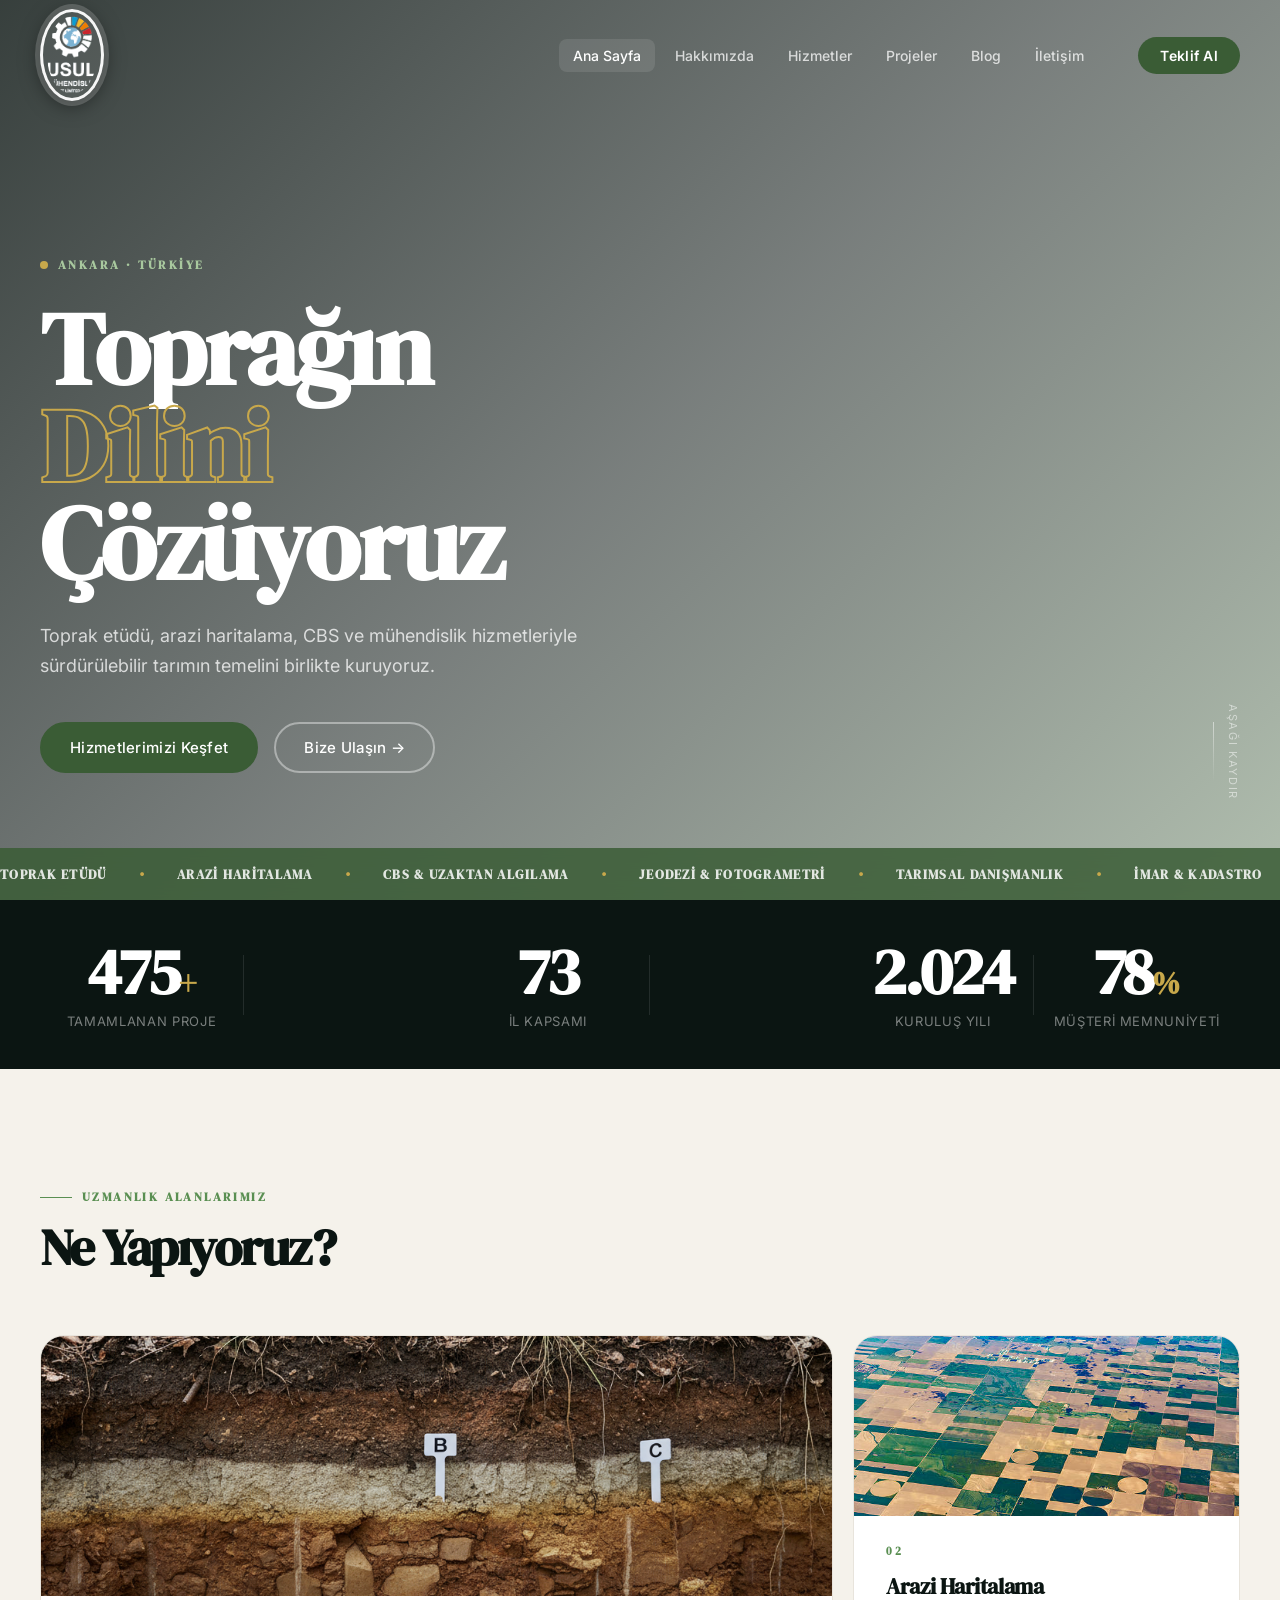
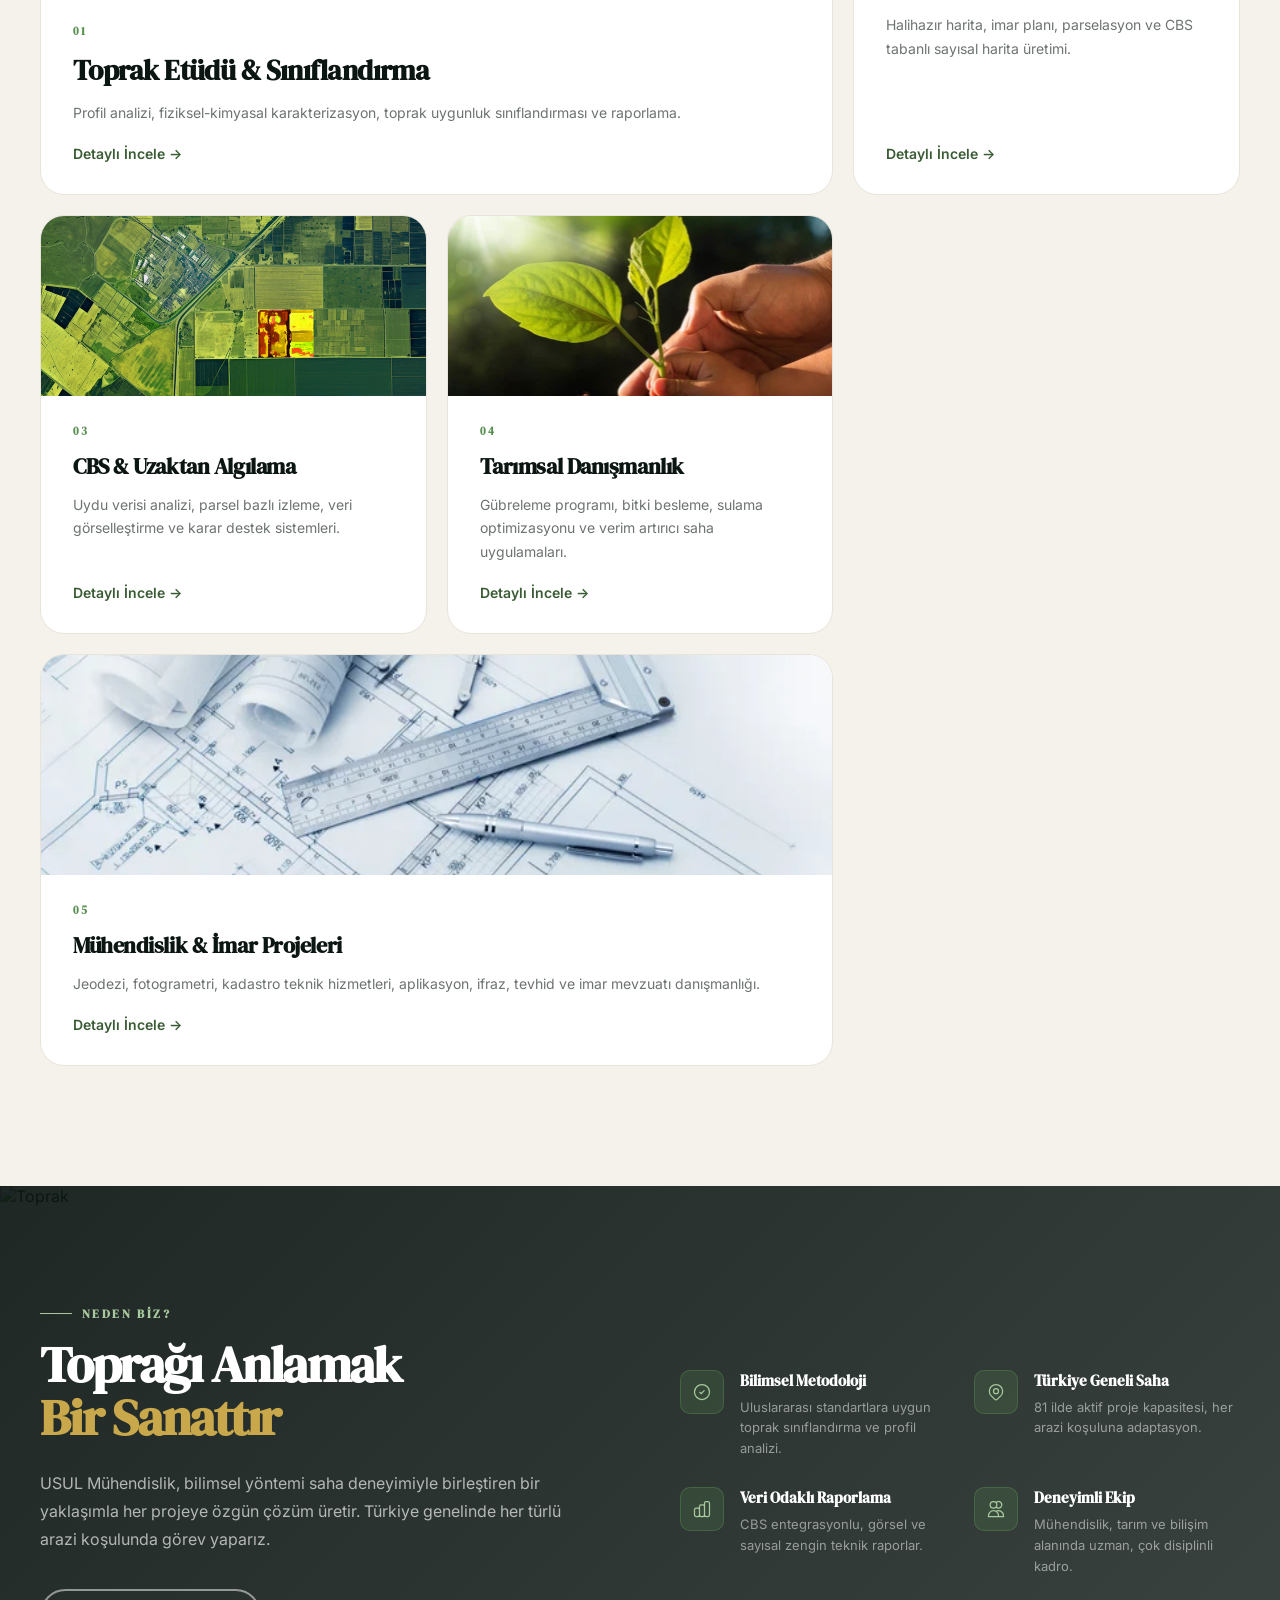
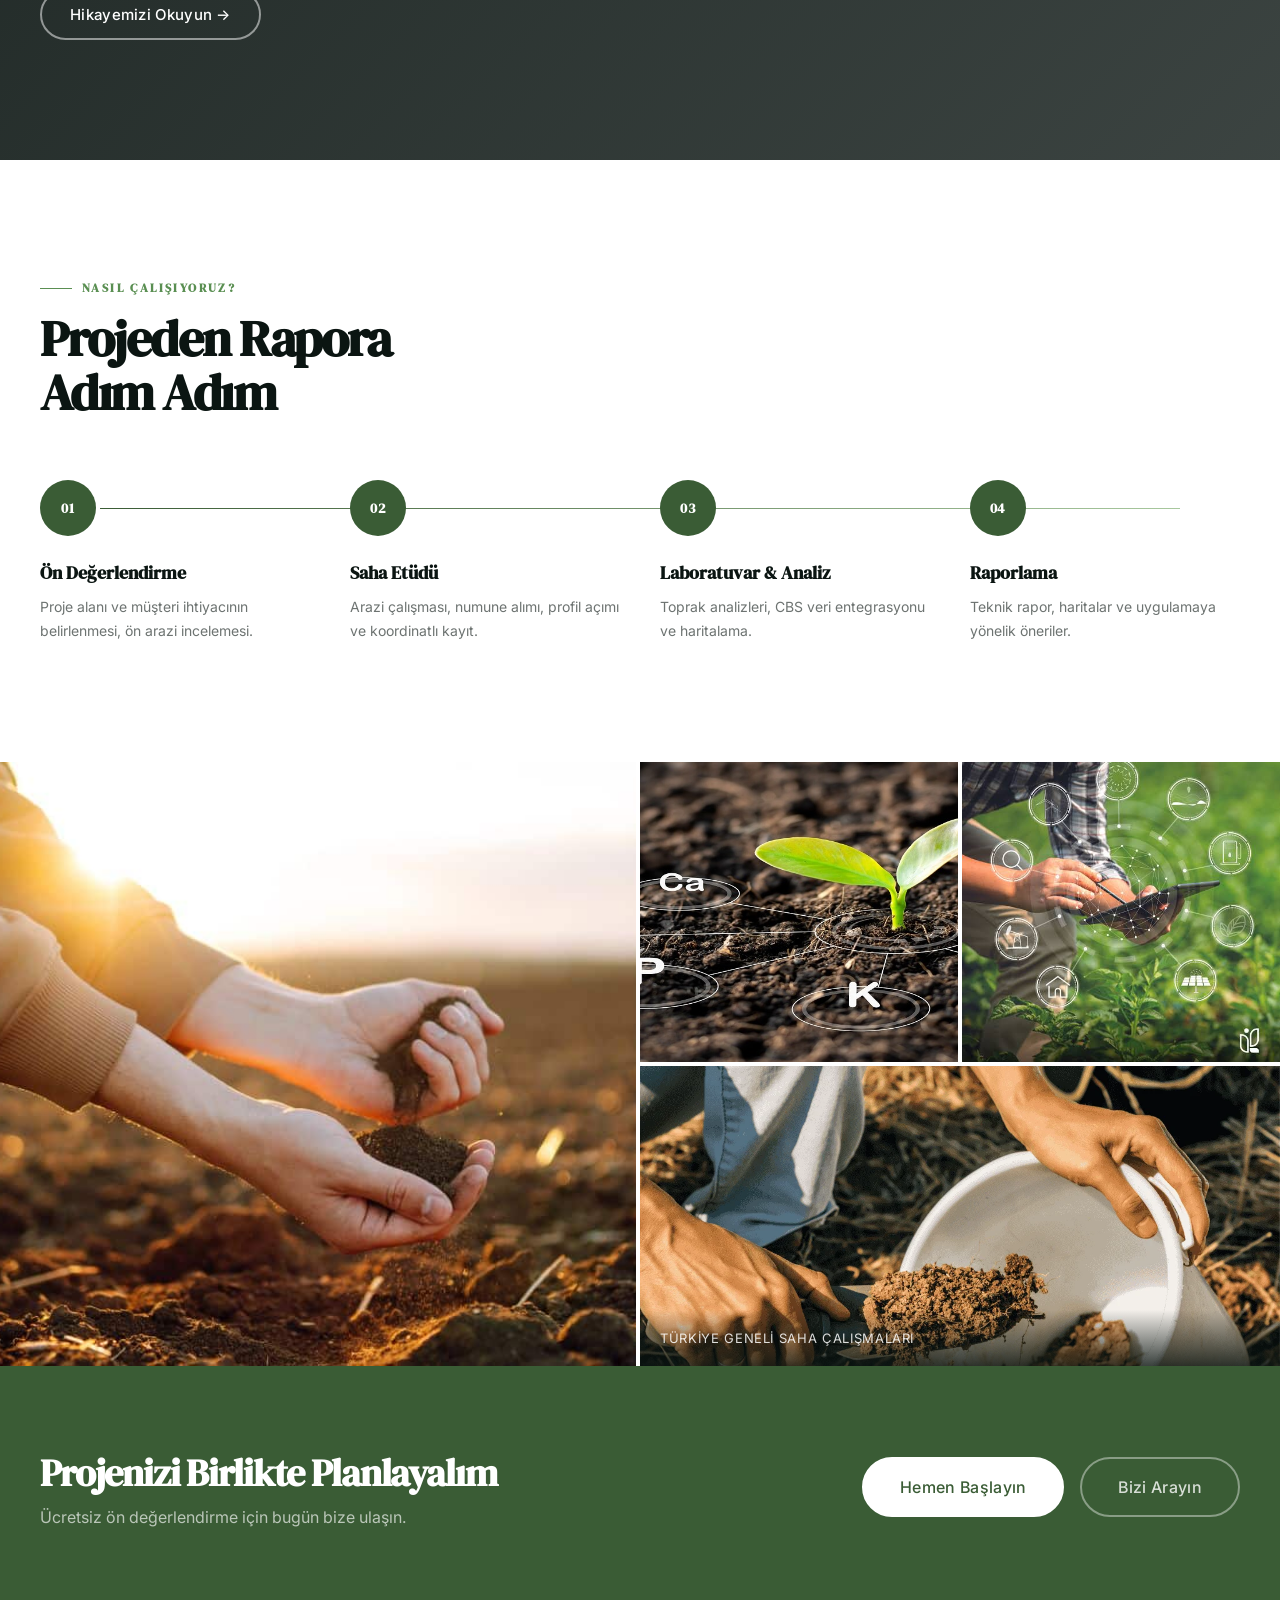
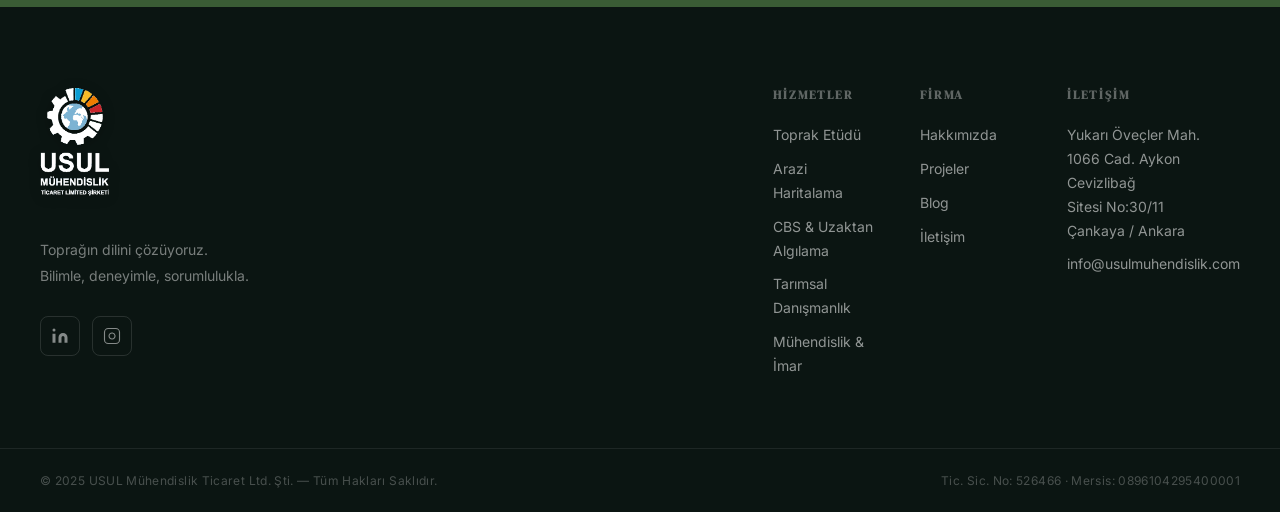
==== index.html @ 506b56ca "Add files via upload" ====
<!DOCTYPE html>
<html lang="tr">
<head>
  <meta charset="UTF-8">
  <meta name="viewport" content="width=device-width, initial-scale=1.0">
  <title>USUL Mühendislik — Tarım Toprak Etüt ve Haritalama</title>
  <meta name="description" content="USUL Mühendislik; toprak etüdü, arazi haritalama, CBS ve mühendislik hizmetleriyle toprağın dilini çözüyor. Ankara merkezli, Türkiye geneli.">
  <meta name="keywords" content="toprak etüdü, arazi haritalama, CBS, coğrafi bilgi sistemleri, tarım mühendisliği, Ankara">
  <link rel="preconnect" href="https://fonts.googleapis.com">
  <link rel="preconnect" href="https://fonts.gstatic.com" crossorigin>
  <link href="https://fonts.googleapis.com/css2?family=DM+Serif+Display:ital@0;1&family=Inter:wght@300;400;500;600&display=swap" rel="stylesheet">
  <link rel="stylesheet" href="css/style.css">
</head>
<body>

  <!-- ══════════════════════════════════════
       NAVİGASYON
  ══════════════════════════════════════ -->
  <nav class="nav" id="nav">
    <div class="nav__inner">




      <a href="index.html" class="nav__logo">
        <img src="[data-uri]" alt="USUL Mühendislik" class="nav__logo-img">
      </a>
      <div class="nav__links">
        <a href="index.html" class="nav__link active">Ana Sayfa</a>
        <a href="about.html" class="nav__link">Hakkımızda</a>
        <a href="service.html" class="nav__link">Hizmetler</a>
        <a href="projects.html" class="nav__link">Projeler</a>
        <a href="blog.html" class="nav__link">Blog</a>
        <a href="contact.html" class="nav__link">İletişim</a>
      </div>

      <a href="contact.html" class="nav__cta">Teklif Al</a>

      <button class="nav__burger" id="navBurger" aria-label="Menü">
        <span></span><span></span><span></span>
      </button>
    </div>

    <div class="nav__mobile" id="navMobile">
      <a href="index.html" class="nav__mobile-link">Ana Sayfa</a>
      <a href="about.html" class="nav__mobile-link">Hakkımızda</a>
      <a href="service.html" class="nav__mobile-link">Hizmetler</a>
      <a href="projects.html" class="nav__mobile-link">Projeler</a>
      <a href="blog.html" class="nav__mobile-link">Blog</a>
      <a href="contact.html" class="nav__mobile-link">İletişim</a>
      <a href="contact.html" class="nav__mobile-cta">Teklif Al →</a>
    </div>
  </nav>

  <!-- ══════════════════════════════════════
       HERO — TAM EKRAN VİDEO
  ══════════════════════════════════════ -->
  <section class="hero" id="hero">
    <!-- Video arka plan -->
    <div class="hero__media">
      <video class="hero__video" autoplay muted loop playsinline id="heroBgVideo">
        <!-- Birden fazla kaynak — ilk çalışan oynatılır -->
        <source src="images/hero-video.mp4" type="video/mp4">
        <source src="https://www.w3schools.com/html/mov_bbb.mp4" type="video/mp4">
      </video>
      <!-- Video yüklenemezse güzel fotoğraf göster -->
      <div class="hero__video-fallback" id="heroFallback"></div>
      <div class="hero__overlay"></div>
    </div>

    <!-- İçerik -->
    <div class="hero__content">
      <p class="hero__eyebrow">
        <span class="hero__dot"></span>
        Ankara · Türkiye
      </p>
      <h1 class="hero__title">
        <span class="hero__title-line">Toprağın</span>
        <span class="hero__title-line hero__title-accent">Dilini</span>
        <span class="hero__title-line">Çözüyoruz</span>
      </h1>
      <p class="hero__desc">
        Toprak etüdü, arazi haritalama, CBS ve mühendislik hizmetleriyle<br>
        sürdürülebilir tarımın temelini birlikte kuruyoruz.
      </p>
      <div class="hero__actions">
        <a href="service.html" class="btn btn--primary">Hizmetlerimizi Keşfet</a>
        <a href="contact.html" class="btn btn--ghost">Bize Ulaşın →</a>
      </div>
    </div>

    <!-- Scroll göstergesi -->
    <div class="hero__scroll">
      <span>Aşağı Kaydır</span>
      <div class="hero__scroll-line"></div>
    </div>

    <!-- Kayan etiket şeridi -->
    <div class="hero__ticker">
      <div class="hero__ticker-track">
        <span>Toprak Etüdü</span><span class="sep">·</span>
        <span>Arazi Haritalama</span><span class="sep">·</span>
        <span>CBS & Uzaktan Algılama</span><span class="sep">·</span>
        <span>Jeodezi & Fotogrametri</span><span class="sep">·</span>
        <span>Tarımsal Danışmanlık</span><span class="sep">·</span>
        <span>İmar & Kadastro</span><span class="sep">·</span>
        <span>Toprak Etüdü</span><span class="sep">·</span>
        <span>Arazi Haritalama</span><span class="sep">·</span>
        <span>CBS & Uzaktan Algılama</span><span class="sep">·</span>
        <span>Jeodezi & Fotogrametri</span><span class="sep">·</span>
        <span>Tarımsal Danışmanlık</span><span class="sep">·</span>
        <span>İmar & Kadastro</span><span class="sep">·</span>
      </div>
    </div>
  </section>

  <!-- ══════════════════════════════════════
       SAYAÇLAR
  ══════════════════════════════════════ -->
  <section class="stats">
    <div class="stats__inner">
      <div class="stats__item" data-target="500">
        <span class="stats__num" id="stat1">0</span><span class="stats__unit">+</span>
        <p class="stats__label">Tamamlanan Proje</p>
      </div>
      <div class="stats__divider"></div>
      <div class="stats__item" data-target="81">
        <span class="stats__num" id="stat2">0</span><span class="stats__unit"></span>
        <p class="stats__label">İl Kapsamı</p>
      </div>
      <div class="stats__divider"></div>
      <div class="stats__item" data-target="2025">
        <span class="stats__num" id="stat3">0</span><span class="stats__unit"></span>
        <p class="stats__label">Kuruluş Yılı</p>
      </div>
      <div class="stats__divider"></div>
      <div class="stats__item" data-target="100">
        <span class="stats__num" id="stat4">0</span><span class="stats__unit">%</span>
        <p class="stats__label">Müşteri Memnuniyeti</p>
      </div>
    </div>
  </section>

  <!-- ══════════════════════════════════════
       HİZMETLER — BÜYÜK KART GRID
  ══════════════════════════════════════ -->
  <section class="services" id="services">
    <div class="container">
      <div class="section-header">
        <p class="section-eyebrow">Uzmanlık Alanlarımız</p>
        <h2 class="section-title">Ne Yapıyoruz?</h2>
      </div>

      <div class="services__grid">

        <div class="service-card service-card--large" data-index="01">
          <div class="service-card__img">
            <img src="images/Etut.png" alt="Toprak Etüdü" loading="lazy">
          </div>
          <div class="service-card__body">
            <span class="service-card__num">01</span>
            <h3 class="service-card__title">Toprak Etüdü & Sınıflandırma</h3>
            <p class="service-card__text">Profil analizi, fiziksel-kimyasal karakterizasyon, toprak uygunluk sınıflandırması ve raporlama.</p>
            <a href="service.html#toprak" class="service-card__link">Detaylı İncele →</a>
          </div>
        </div>

        <div class="service-card" data-index="02">
          <div class="service-card__img">
            <img src="images/harita.jpg" alt="Arazi Haritalama" loading="lazy">
          </div>
          <div class="service-card__body">
            <span class="service-card__num">02</span>
            <h3 class="service-card__title">Arazi Haritalama</h3>
            <p class="service-card__text">Halihazır harita, imar planı, parselasyon ve CBS tabanlı sayısal harita üretimi.</p>
            <a href="service.html#harita" class="service-card__link">Detaylı İncele →</a>
          </div>
        </div>

        <div class="service-card" data-index="03">
          <div class="service-card__img">
            <img src="images/CBS.jpg" alt="CBS Uzaktan Algılama" loading="lazy">
          </div>
          <div class="service-card__body">
            <span class="service-card__num">03</span>
            <h3 class="service-card__title">CBS & Uzaktan Algılama</h3>
            <p class="service-card__text">Uydu verisi analizi, parsel bazlı izleme, veri görselleştirme ve karar destek sistemleri.</p>
            <a href="service.html#cbs" class="service-card__link">Detaylı İncele →</a>
          </div>
        </div>

        <div class="service-card" data-index="04">
          <div class="service-card__img">
            <img src="images/service3.jpg" alt="Tarımsal Danışmanlık" loading="lazy">
          </div>
          <div class="service-card__body">
            <span class="service-card__num">04</span>
            <h3 class="service-card__title">Tarımsal Danışmanlık</h3>
            <p class="service-card__text">Gübreleme programı, bitki besleme, sulama optimizasyonu ve verim artırıcı saha uygulamaları.</p>
            <a href="service.html#tarim" class="service-card__link">Detaylı İncele →</a>
          </div>
        </div>

        <div class="service-card service-card--wide" data-index="05">
          <div class="service-card__img">
            <img src="images/Muhendislik.jpg" alt="Mühendislik & İmar" loading="lazy">
          </div>
          <div class="service-card__body">
            <span class="service-card__num">05</span>
            <h3 class="service-card__title">Mühendislik & İmar Projeleri</h3>
            <p class="service-card__text">Jeodezi, fotogrametri, kadastro teknik hizmetleri, aplikasyon, ifraz, tevhid ve imar mevzuatı danışmanlığı.</p>
            <a href="service.html#muhendislik" class="service-card__link">Detaylı İncele →</a>
          </div>
        </div>

      </div>
    </div>
  </section>

  <!-- ══════════════════════════════════════
       NEDEN USUL — KOYU BÖLÜM
  ══════════════════════════════════════ -->
  <section class="why">
    <div class="why__bg">
      <img src="https://images.pexels.com/photos/440731/pexels-photo-440731.jpeg?auto=compress&cs=tinysrgb&w=1920" alt="Toprak" loading="lazy">
      <div class="why__overlay"></div>
    </div>
    <div class="container why__content">
      <div class="why__left">
        <p class="section-eyebrow section-eyebrow--light">Neden Biz?</p>
        <h2 class="why__title">Toprağı Anlamak<br><em>Bir Sanattır</em></h2>
        <p class="why__desc">
          USUL Mühendislik, bilimsel yöntemi saha deneyimiyle birleştiren bir yaklaşımla her projeye özgün çözüm üretir. Türkiye genelinde her türlü arazi koşulunda görev yaparız.
        </p>
        <a href="about.html" class="btn btn--outline-light">Hikayemizi Okuyun →</a>
      </div>
      <div class="why__features">
        <div class="why__feature">
          <div class="why__feature-icon">
            <svg viewBox="0 0 24 24" fill="none" stroke="currentColor" stroke-width="1.5"><path d="M9 12l2 2 4-4m6 2a9 9 0 11-18 0 9 9 0 0118 0z"/></svg>
          </div>
          <div>
            <h4>Bilimsel Metodoloji</h4>
            <p>Uluslararası standartlara uygun toprak sınıflandırma ve profil analizi.</p>
          </div>
        </div>
        <div class="why__feature">
          <div class="why__feature-icon">
            <svg viewBox="0 0 24 24" fill="none" stroke="currentColor" stroke-width="1.5"><path d="M17.657 16.657L13.414 20.9a1.998 1.998 0 01-2.827 0l-4.244-4.243a8 8 0 1111.314 0z"/><path d="M15 11a3 3 0 11-6 0 3 3 0 016 0z"/></svg>
          </div>
          <div>
            <h4>Türkiye Geneli Saha</h4>
            <p>81 ilde aktif proje kapasitesi, her arazi koşuluna adaptasyon.</p>
          </div>
        </div>
        <div class="why__feature">
          <div class="why__feature-icon">
            <svg viewBox="0 0 24 24" fill="none" stroke="currentColor" stroke-width="1.5"><path d="M9 19v-6a2 2 0 00-2-2H5a2 2 0 00-2 2v6a2 2 0 002 2h2a2 2 0 002-2zm0 0V9a2 2 0 012-2h2a2 2 0 012 2v10m-6 0a2 2 0 002 2h2a2 2 0 002-2m0 0V5a2 2 0 012-2h2a2 2 0 012 2v14a2 2 0 01-2 2h-2a2 2 0 01-2-2z"/></svg>
          </div>
          <div>
            <h4>Veri Odaklı Raporlama</h4>
            <p>CBS entegrasyonlu, görsel ve sayısal zengin teknik raporlar.</p>
          </div>
        </div>
        <div class="why__feature">
          <div class="why__feature-icon">
            <svg viewBox="0 0 24 24" fill="none" stroke="currentColor" stroke-width="1.5"><path d="M12 4.354a4 4 0 110 5.292M15 21H3v-1a6 6 0 0112 0v1zm0 0h6v-1a6 6 0 00-9-5.197M13 7a4 4 0 11-8 0 4 4 0 018 0z"/></svg>
          </div>
          <div>
            <h4>Deneyimli Ekip</h4>
            <p>Mühendislik, tarım ve bilişim alanında uzman, çok disiplinli kadro.</p>
          </div>
        </div>
      </div>
    </div>
  </section>

  <!-- ══════════════════════════════════════
       SÜREÇ ADIMLARI
  ══════════════════════════════════════ -->
  <section class="process">
    <div class="container">
      <div class="section-header">
        <p class="section-eyebrow">Nasıl Çalışıyoruz?</p>
        <h2 class="section-title">Projeden Rapora<br>Adım Adım</h2>
      </div>
      <div class="process__steps">
        <div class="process__step">
          <div class="process__step-num">01</div>
          <div class="process__step-line"></div>
          <h4>Ön Değerlendirme</h4>
          <p>Proje alanı ve müşteri ihtiyacının belirlenmesi, ön arazi incelemesi.</p>
        </div>
        <div class="process__step">
          <div class="process__step-num">02</div>
          <div class="process__step-line"></div>
          <h4>Saha Etüdü</h4>
          <p>Arazi çalışması, numune alımı, profil açımı ve koordinatlı kayıt.</p>
        </div>
        <div class="process__step">
          <div class="process__step-num">03</div>
          <div class="process__step-line"></div>
          <h4>Laboratuvar & Analiz</h4>
          <p>Toprak analizleri, CBS veri entegrasyonu ve haritalama.</p>
        </div>
        <div class="process__step">
          <div class="process__step-num">04</div>
          <div class="process__step-line"></div>
          <h4>Raporlama</h4>
          <p>Teknik rapor, haritalar ve uygulamaya yönelik öneriler.</p>
        </div>
      </div>
    </div>
  </section>

  <!-- ══════════════════════════════════════
       GÖRSEL GALERI — MASSONRİ
  ══════════════════════════════════════ -->
  <section class="gallery">
    <div class="gallery__grid">
      <div class="gallery__item gallery__item--tall">
        <img src="images/banner3.jpg" alt="Saha çalışması" loading="lazy">
      </div>
      <div class="gallery__item">
        <img src="images/service1.jpg" alt="Hizmet görseli" loading="lazy">
      </div>
      <div class="gallery__item">
        <img src="images/images11.jpg" alt="Proje görseli" loading="lazy">
      </div>
      <div class="gallery__item gallery__item--wide">
        <img src="images/about_img.jpg" alt="Türkiye geneli saha çalışmaları" loading="lazy">
        <div class="gallery__caption">
          <span>Türkiye geneli saha çalışmaları</span>
        </div>
      </div>
    </div>
  </section>

  <!-- ══════════════════════════════════════
       CTA BANT
  ══════════════════════════════════════ -->
  <section class="cta-band">
    <div class="container cta-band__inner">
      <div class="cta-band__text">
        <h2>Projenizi Birlikte Planlayalım</h2>
        <p>Ücretsiz ön değerlendirme için bugün bize ulaşın.</p>
      </div>
      <div class="cta-band__actions">
        <a href="contact.html" class="btn btn--primary btn--lg">Hemen Başlayın</a>
        <a href="tel:+905XXXXXXXXX" class="btn btn--ghost btn--lg">Bizi Arayın</a>
      </div>
    </div>
  </section>

  <!-- ══════════════════════════════════════
       FOOTER
  ══════════════════════════════════════ -->
  <footer class="footer">
    <div class="container footer__inner">
      <div class="footer__brand">
        <a href="index.html" class="footer__logo">
          <img src="[data-uri]" alt="USUL Mühendislik" class="footer__logo-img">
        </a>
        <p class="footer__tagline">Toprağın dilini çözüyoruz.<br>Bilimle, deneyimle, sorumlulukla.</p>
        <div class="footer__socials">
          <a href="#" aria-label="LinkedIn">
            <svg viewBox="0 0 24 24" fill="currentColor"><path d="M16 8a6 6 0 016 6v7h-4v-7a2 2 0 00-2-2 2 2 0 00-2 2v7h-4v-7a6 6 0 016-6zM2 9h4v12H2z"/><circle cx="4" cy="4" r="2"/></svg>
          </a>
          <a href="#" aria-label="Instagram">
            <svg viewBox="0 0 24 24" fill="none" stroke="currentColor" stroke-width="1.5"><rect x="2" y="2" width="20" height="20" rx="5"/><path d="M16 11.37A4 4 0 1112.63 8 4 4 0 0116 11.37z"/><line x1="17.5" y1="6.5" x2="17.51" y2="6.5"/></svg>
          </a>
        </div>
      </div>

      <div class="footer__nav">
        <div class="footer__col">
          <h5>Hizmetler</h5>
          <a href="service.html#toprak">Toprak Etüdü</a>
          <a href="service.html#harita">Arazi Haritalama</a>
          <a href="service.html#cbs">CBS & Uzaktan Algılama</a>
          <a href="service.html#tarim">Tarımsal Danışmanlık</a>
          <a href="service.html#muhendislik">Mühendislik & İmar</a>
        </div>
        <div class="footer__col">
          <h5>Firma</h5>
          <a href="about.html">Hakkımızda</a>
          <a href="projects.html">Projeler</a>
          <a href="blog.html">Blog</a>
          <a href="contact.html">İletişim</a>
        </div>
        <div class="footer__col">
          <h5>İletişim</h5>
          <p>Yukarı Öveçler Mah.<br>1066 Cad. Aykon Cevizlibağ<br>Sitesi No:30/11<br>Çankaya / Ankara</p>
          <a href="mailto:info@usulmuhendislik.com">info@usulmuhendislik.com</a>
        </div>
      </div>
    </div>
    <div class="footer__bottom">
      <div class="container footer__bottom-inner">
        <span>© 2025 USUL Mühendislik Ticaret Ltd. Şti. — Tüm Hakları Saklıdır.</span>
        <span>Tic. Sic. No: 526466 · Mersis: 0896104295400001</span>
      </div>
    </div>
  </footer>

  <script src="js/main.js"></script>
</body>
</html>
---- css/style.css ----
/* ================================================
   USUL MÜHENDİSLİK — Ana Stil Dosyası
   Tasarım: Modern Tarım-Mühendislik
   ================================================ */

/* ── TOKENS ─────────────────────────────────────── */
:root {
  --ink:        #0b1512;
  --ink-60:     rgba(11,21,18,.6);
  --ink-30:     rgba(11,21,18,.3);
  --white:      #ffffff;
  --cream:      #f5f2eb;
  --earth:      #3a5c35;       /* koyu toprak yeşili */
  --earth-mid:  #5a8f52;       /* orta yeşil */
  --earth-lt:   #a8c89e;       /* açık yeşil */
  --gold:       #c8a84b;       /* buğday altını */
  --gold-lt:    #e8d499;
  --stone:      #8c8275;       /* toprak gri */
  --stone-lt:   #e8e4dc;

  --nav-h:      110px;
  --radius:     12px;
  --radius-lg:  24px;

  --font-display: 'DM Serif Display', Georgia, serif;
  --font-body:    'Inter', sans-serif;

  --ease-out: cubic-bezier(0.16, 1, 0.3, 1);
}

/* ── RESET ───────────────────────────────────────── */
*, *::before, *::after { box-sizing: border-box; margin: 0; padding: 0; }
html { scroll-behavior: smooth; font-size: 16px; }
body {
  font-family: var(--font-body);
  color: var(--ink);
  background: var(--white);
  overflow-x: hidden;
  -webkit-font-smoothing: antialiased;
}
img, video { display: block; max-width: 100%; }
a { text-decoration: none; color: inherit; }
button { cursor: pointer; border: none; background: none; }

/* ── CONTAINER ───────────────────────────────────── */
.container {
  width: 100%;
  max-width: 1280px;
  margin: 0 auto;
  padding: 0 40px;
}
@media(max-width:768px){ .container{ padding: 0 20px; } }

/* ── BUTONLAR ────────────────────────────────────── */
.btn {
  display: inline-flex;
  align-items: center;
  gap: 8px;
  padding: 14px 28px;
  border-radius: 100px;
  font-family: var(--font-body);
  font-size: 15px;
  font-weight: 500;
  letter-spacing: .02em;
  transition: all .3s var(--ease-out);
  white-space: nowrap;
}
.btn--primary {
  background: var(--earth);
  color: var(--white);
  border: 2px solid var(--earth);
}
.btn--primary:hover {
  background: var(--earth-mid);
  border-color: var(--earth-mid);
  transform: translateY(-2px);
}
.btn--ghost {
  background: transparent;
  color: var(--white);
  border: 2px solid rgba(255,255,255,.4);
}
.btn--ghost:hover {
  border-color: var(--white);
  background: rgba(255,255,255,.1);
}
.btn--outline-light {
  background: transparent;
  color: var(--white);
  border: 2px solid rgba(255,255,255,.5);
}
.btn--outline-light:hover {
  background: var(--white);
  color: var(--earth);
}
.btn--lg { padding: 18px 36px; font-size: 16px; }

/* ── SECTION HEADER ──────────────────────────────── */
.section-header { margin-bottom: 60px; }
.section-eyebrow {
  font-family: var(--font-display);
  font-size: 12px;
  font-weight: 600;
  letter-spacing: .2em;
  text-transform: uppercase;
  color: var(--earth-mid);
  margin-bottom: 16px;
  display: flex;
  align-items: center;
  gap: 10px;
}
.section-eyebrow::before {
  content: '';
  display: block;
  width: 32px;
  height: 1px;
  background: var(--earth-mid);
}
.section-eyebrow--light { color: var(--earth-lt); }
.section-eyebrow--light::before { background: var(--earth-lt); }

.section-title {
  font-family: var(--font-display);
  font-size: clamp(36px, 4vw, 56px);
  font-weight: 800;
  line-height: 1.05;
  letter-spacing: -.03em;
}

/* ═══════════════════════════════════════════════════
   NAVİGASYON
═══════════════════════════════════════════════════ */
.nav {
  position: fixed;
  top: 0; left: 0; right: 0;
  height: var(--nav-h);
  z-index: 1000;
  transition: background .4s, box-shadow .4s;
}
.nav.scrolled {
  background: rgba(11,21,18,.92);
  backdrop-filter: blur(20px);
  box-shadow: 0 1px 0 rgba(255,255,255,.08);
}
.nav__inner {
  max-width: 1280px;
  margin: 0 auto;
  padding: 0 40px;
  height: 100%;
  display: flex;
  align-items: center;
  gap: 32px;
}
.nav__logo {
  display: flex;
  align-items: center;
  gap: 0;
  color: var(--white);
  flex-shrink: 0;
  text-decoration: none;
}
.nav__logo-mark {
  width: 36px;
  height: 36px;
  color: var(--earth-lt);
}
.nav__logo-text {
  display: flex;
  flex-direction: column;
  line-height: 1;
}
.nav__logo-main {
  font-family: var(--font-display);
  font-size: 18px;
  font-weight: 800;
  letter-spacing: .1em;
  color: var(--white);
}
.nav__logo-sub {
  font-family: var(--font-display);
  font-size: 9px;
  font-weight: 500;
  letter-spacing: .2em;
  color: var(--earth-lt);
}
.nav__links {
  display: flex;
  align-items: center;
  gap: 6px;
  margin-left: auto;
}
.nav__link {
  font-size: 14px;
  font-weight: 500;
  color: rgba(255,255,255,.75);
  padding: 8px 14px;
  border-radius: 8px;
  transition: color .2s, background .2s;
}
.nav__link:hover, .nav__link.active {
  color: var(--white);
  background: rgba(255,255,255,.1);
}
.nav__cta {
  margin-left: 8px;
  padding: 10px 22px;
  background: var(--earth);
  color: var(--white);
  border-radius: 100px;
  font-size: 14px;
  font-weight: 600;
  letter-spacing: .02em;
  transition: background .25s, transform .25s;
  flex-shrink: 0;
}
.nav__cta:hover {
  background: var(--earth-mid);
  transform: translateY(-1px);
}
.nav__burger {
  display: none;
  flex-direction: column;
  gap: 5px;
  margin-left: auto;
  padding: 4px;
}
.nav__burger span {
  display: block;
  width: 24px; height: 2px;
  background: var(--white);
  border-radius: 2px;
  transition: all .3s;
}
.nav__mobile {
  display: none;
  flex-direction: column;
  padding: 20px 40px 30px;
  background: rgba(11,21,18,.97);
  backdrop-filter: blur(20px);
}
.nav__mobile.open { display: flex; }
.nav__mobile-link {
  color: rgba(255,255,255,.75);
  font-size: 16px;
  font-weight: 500;
  padding: 14px 0;
  border-bottom: 1px solid rgba(255,255,255,.08);
  transition: color .2s;
}
.nav__mobile-link:hover { color: var(--white); }
.nav__mobile-cta {
  margin-top: 20px;
  display: inline-block;
  background: var(--earth);
  color: var(--white);
  text-align: center;
  padding: 14px;
  border-radius: 10px;
  font-weight: 600;
}

@media(max-width:900px){
  .nav__links, .nav__cta { display: none; }
  .nav__burger { display: flex; }
  .nav__inner { padding: 0 20px; }
}

/* ═══════════════════════════════════════════════════
   HERO
═══════════════════════════════════════════════════ */
.hero {
  position: relative;
  height: 100vh;
  min-height: 640px;
  display: flex;
  align-items: center;
  overflow: hidden;
}
.hero__media {
  position: absolute;
  inset: 0;
  z-index: 0;
}
.hero__video {
  width: 100%;
  height: 100%;
  object-fit: cover;
}
.hero__overlay {
  position: absolute;
  inset: 0;
  background: linear-gradient(
    135deg,
    rgba(11,21,18,.82) 0%,
    rgba(11,21,18,.55) 50%,
    rgba(58,92,53,.40) 100%
  );
}
.hero__content {
  position: relative;
  z-index: 2;
  max-width: 1280px;
  margin: 0 auto;
  padding: 130px 40px 0;
  width: 100%;
}
.hero__eyebrow {
  display: flex;
  align-items: center;
  gap: 10px;
  color: var(--earth-lt);
  font-family: var(--font-display);
  font-size: 12px;
  font-weight: 600;
  letter-spacing: .2em;
  text-transform: uppercase;
  margin-bottom: 28px;
  opacity: 0;
  animation: fadeUp .8s .2s var(--ease-out) forwards;
}
.hero__dot {
  width: 8px; height: 8px;
  border-radius: 50%;
  background: var(--gold);
  animation: pulse 2s infinite;
}
@keyframes pulse {
  0%, 100% { opacity: 1; transform: scale(1); }
  50% { opacity: .6; transform: scale(1.3); }
}
.hero__title {
  font-family: var(--font-display);
  font-size: clamp(54px, 8vw, 110px);
  font-weight: 800;
  line-height: .95;
  letter-spacing: -.02em;
  color: var(--white);
  margin-bottom: 28px;
}
.hero__title-line {
  display: block;
  opacity: 0;
  animation: fadeUp .8s var(--ease-out) forwards;
}
.hero__title-line:nth-child(1) { animation-delay: .3s; }
.hero__title-line:nth-child(2) { animation-delay: .45s; }
.hero__title-line:nth-child(3) { animation-delay: .6s; }
.hero__title-accent {
  color: transparent;
  -webkit-text-stroke: 2px var(--gold);
}
.hero__desc {
  color: rgba(255,255,255,.75);
  font-size: 18px;
  line-height: 1.7;
  max-width: 540px;
  margin-bottom: 40px;
  opacity: 0;
  animation: fadeUp .8s .75s var(--ease-out) forwards;
}
.hero__actions {
  display: flex;
  gap: 16px;
  flex-wrap: wrap;
  opacity: 0;
  animation: fadeUp .8s .9s var(--ease-out) forwards;
}
.hero__scroll {
  position: absolute;
  bottom: 100px;
  right: 40px;
  z-index: 2;
  display: flex;
  flex-direction: column;
  align-items: center;
  gap: 12px;
  color: rgba(255,255,255,.5);
  font-size: 11px;
  letter-spacing: .15em;
  text-transform: uppercase;
  writing-mode: vertical-rl;
  opacity: 0;
  animation: fadeIn 1s 1.2s forwards;
}
.hero__scroll-line {
  width: 1px;
  height: 60px;
  background: linear-gradient(rgba(255,255,255,.5), transparent);
  animation: scrollLine 2s 1.5s infinite;
}
@keyframes scrollLine {
  0% { transform: scaleY(0); transform-origin: top; }
  50% { transform: scaleY(1); transform-origin: top; }
  51% { transform: scaleY(1); transform-origin: bottom; }
  100% { transform: scaleY(0); transform-origin: bottom; }
}
.hero__ticker {
  position: absolute;
  bottom: 0;
  left: 0; right: 0;
  z-index: 3;
  height: 52px;
  background: rgba(58,92,53,.85);
  backdrop-filter: blur(10px);
  overflow: hidden;
  display: flex;
  align-items: center;
}
.hero__ticker-track {
  display: flex;
  align-items: center;
  gap: 32px;
  white-space: nowrap;
  animation: ticker 30s linear infinite;
  font-family: var(--font-display);
  font-size: 13px;
  font-weight: 600;
  letter-spacing: .1em;
  text-transform: uppercase;
  color: rgba(255,255,255,.85);
}
.hero__ticker-track .sep { color: var(--gold); font-size: 18px; }
@keyframes ticker {
  from { transform: translateX(0); }
  to   { transform: translateX(-50%); }
}

@keyframes fadeUp {
  from { opacity: 0; transform: translateY(30px); }
  to   { opacity: 1; transform: translateY(0); }
}
@keyframes fadeIn {
  from { opacity: 0; }
  to   { opacity: 1; }
}

/* ═══════════════════════════════════════════════════
   STATS
═══════════════════════════════════════════════════ */
.stats {
  background: var(--ink);
  padding: 0;
}
.stats__inner {
  max-width: 1280px;
  margin: 0 auto;
  padding: 0 40px;
  display: grid;
  grid-template-columns: repeat(4, 1fr) repeat(3, auto);
  align-items: center;
}
@media(max-width:900px){
  .stats__inner {
    grid-template-columns: 1fr 1fr;
    gap: 1px;
    background: rgba(255,255,255,.08);
  }
  .stats__divider { display: none; }
}
.stats__item {
  padding: 40px 20px;
  text-align: center;
  background: var(--ink);
}
.stats__num {
  font-family: var(--font-display);
  font-size: clamp(40px, 5vw, 64px);
  font-weight: 800;
  color: var(--white);
  letter-spacing: -.04em;
  line-height: 1;
}
.stats__unit {
  font-family: var(--font-display);
  font-size: 32px;
  font-weight: 800;
  color: var(--gold);
}
.stats__label {
  margin-top: 8px;
  font-size: 13px;
  color: rgba(255,255,255,.45);
  letter-spacing: .05em;
  text-transform: uppercase;
}
.stats__divider {
  width: 1px;
  height: 60px;
  background: rgba(255,255,255,.1);
}

/* ═══════════════════════════════════════════════════
   HİZMETLER
═══════════════════════════════════════════════════ */
.services {
  padding: 120px 0;
  background: var(--cream);
}
.services__grid {
  display: grid;
  grid-template-columns: repeat(3, 1fr);
  grid-template-rows: auto;
  gap: 20px;
}
.service-card--large {
  grid-column: span 2;
  grid-row: span 1;
}
.service-card--wide {
  grid-column: span 2;
}
.service-card {
  background: var(--white);
  border-radius: var(--radius-lg);
  overflow: hidden;
  display: flex;
  flex-direction: column;
  transition: transform .4s var(--ease-out), box-shadow .4s;
  border: 1px solid var(--stone-lt);
}
.service-card:hover {
  transform: translateY(-6px);
  box-shadow: 0 24px 60px rgba(11,21,18,.1);
}
.service-card__img {
  overflow: hidden;
  flex-shrink: 0;
}
.service-card--large .service-card__img { height: 260px; }
.service-card:not(.service-card--large):not(.service-card--wide) .service-card__img { height: 180px; }
.service-card--wide .service-card__img { height: 220px; }
.service-card__img img {
  width: 100%;
  height: 100%;
  object-fit: cover;
  transition: transform .8s var(--ease-out);
}
.service-card:hover .service-card__img img { transform: scale(1.06); }
.service-card__body {
  padding: 28px 32px 32px;
  display: flex;
  flex-direction: column;
  flex: 1;
}
.service-card__num {
  font-family: var(--font-display);
  font-size: 11px;
  font-weight: 700;
  letter-spacing: .2em;
  color: var(--earth-mid);
  margin-bottom: 12px;
}
.service-card__title {
  font-family: var(--font-display);
  font-size: 22px;
  font-weight: 700;
  letter-spacing: -.02em;
  margin-bottom: 12px;
  color: var(--ink);
}
.service-card--large .service-card__title { font-size: 28px; }
.service-card__text {
  font-size: 14px;
  line-height: 1.7;
  color: var(--ink-60);
  flex: 1;
}
.service-card__link {
  display: inline-flex;
  align-items: center;
  margin-top: 20px;
  font-size: 14px;
  font-weight: 600;
  color: var(--earth);
  transition: gap .2s;
  gap: 4px;
}
.service-card__link:hover { gap: 10px; }

@media(max-width:900px){
  .services__grid { grid-template-columns: 1fr; }
  .service-card--large, .service-card--wide { grid-column: span 1; }
  .service-card--large { grid-row: span 1; }
}

/* ═══════════════════════════════════════════════════
   NEDEN USUL
═══════════════════════════════════════════════════ */
.why {
  position: relative;
  padding: 120px 0;
  overflow: hidden;
}
.why__bg {
  position: absolute;
  inset: 0;
  z-index: 0;
}
.why__bg img {
  width: 100%;
  height: 100%;
  object-fit: cover;
}
.why__overlay {
  position: absolute;
  inset: 0;
  background: linear-gradient(
    135deg,
    rgba(11,21,18,.92) 0%,
    rgba(11,21,18,.8) 100%
  );
}
.why__content {
  position: relative;
  z-index: 2;
  display: grid;
  grid-template-columns: 1fr 1fr;
  gap: 80px;
  align-items: center;
}
.why__title {
  font-family: var(--font-display);
  font-size: clamp(40px, 4vw, 60px);
  font-weight: 800;
  letter-spacing: -.03em;
  line-height: 1.05;
  color: var(--white);
  margin-bottom: 24px;
}
.why__title em {
  font-style: normal;
  color: var(--gold);
}
.why__desc {
  color: rgba(255,255,255,.65);
  font-size: 16px;
  line-height: 1.75;
  margin-bottom: 36px;
}
.why__features {
  display: grid;
  grid-template-columns: 1fr 1fr;
  gap: 28px;
}
.why__feature {
  display: flex;
  gap: 16px;
  align-items: flex-start;
}
.why__feature-icon {
  flex-shrink: 0;
  width: 44px; height: 44px;
  background: rgba(90,143,82,.2);
  border: 1px solid rgba(90,143,82,.4);
  border-radius: 10px;
  display: flex;
  align-items: center;
  justify-content: center;
  color: var(--earth-lt);
}
.why__feature-icon svg { width: 20px; height: 20px; }
.why__feature h4 {
  font-family: var(--font-display);
  font-size: 15px;
  font-weight: 700;
  color: var(--white);
  margin-bottom: 6px;
}
.why__feature p {
  font-size: 13px;
  line-height: 1.6;
  color: rgba(255,255,255,.5);
}

@media(max-width:900px){
  .why__content { grid-template-columns: 1fr; gap: 40px; }
  .why__features { grid-template-columns: 1fr; }
}

/* ═══════════════════════════════════════════════════
   SÜREÇ
═══════════════════════════════════════════════════ */
.process {
  padding: 120px 0;
  background: var(--white);
}
.process__steps {
  display: grid;
  grid-template-columns: repeat(4, 1fr);
  gap: 40px;
  position: relative;
}
.process__steps::before {
  content: '';
  position: absolute;
  top: 28px;
  left: 60px;
  right: 60px;
  height: 1px;
  background: linear-gradient(90deg, var(--earth) 0%, var(--earth-lt) 100%);
  z-index: 0;
}
.process__step {
  position: relative;
  z-index: 1;
}
.process__step-num {
  width: 56px; height: 56px;
  background: var(--earth);
  color: var(--white);
  border-radius: 50%;
  display: flex;
  align-items: center;
  justify-content: center;
  font-family: var(--font-display);
  font-size: 14px;
  font-weight: 700;
  margin-bottom: 24px;
  letter-spacing: .05em;
}
.process__step h4 {
  font-family: var(--font-display);
  font-size: 18px;
  font-weight: 700;
  margin-bottom: 10px;
  color: var(--ink);
}
.process__step p {
  font-size: 14px;
  line-height: 1.7;
  color: var(--ink-60);
}

@media(max-width:900px){
  .process__steps { grid-template-columns: 1fr 1fr; }
  .process__steps::before { display: none; }
}
@media(max-width:520px){
  .process__steps { grid-template-columns: 1fr; }
}

/* ═══════════════════════════════════════════════════
   GALERİ
═══════════════════════════════════════════════════ */
.gallery { padding: 0; overflow: hidden; }
.gallery__grid {
  display: grid;
  grid-template-columns: 2fr 1fr 1fr;
  grid-template-rows: 300px 300px;
  gap: 4px;
}
.gallery__item {
  overflow: hidden;
  position: relative;
}
.gallery__item--tall { grid-row: span 2; }
.gallery__item--wide { grid-column: span 2; }
.gallery__item img {
  width: 100%;
  height: 100%;
  object-fit: cover;
  transition: transform .8s var(--ease-out);
}
.gallery__item:hover img { transform: scale(1.05); }
.gallery__caption {
  position: absolute;
  bottom: 0; left: 0; right: 0;
  padding: 20px;
  background: linear-gradient(transparent, rgba(11,21,18,.8));
  color: rgba(255,255,255,.85);
  font-size: 13px;
  letter-spacing: .05em;
  text-transform: uppercase;
}

@media(max-width:768px){
  .gallery__grid {
    grid-template-columns: 1fr 1fr;
    grid-template-rows: repeat(3, 220px);
  }
  .gallery__item--tall { grid-row: span 1; }
  .gallery__item--wide { grid-column: span 2; }
}

/* ═══════════════════════════════════════════════════
   CTA BAND
═══════════════════════════════════════════════════ */
.cta-band {
  background: var(--earth);
  padding: 80px 0;
}
.cta-band__inner {
  display: flex;
  align-items: center;
  justify-content: space-between;
  gap: 40px;
  flex-wrap: wrap;
}
.cta-band__text h2 {
  font-family: var(--font-display);
  font-size: clamp(28px, 3vw, 42px);
  font-weight: 800;
  color: var(--white);
  letter-spacing: -.03em;
  margin-bottom: 8px;
}
.cta-band__text p {
  font-size: 16px;
  color: rgba(255,255,255,.65);
}
.cta-band__actions { display: flex; gap: 16px; flex-wrap: wrap; }
.cta-band .btn--primary {
  background: var(--white);
  color: var(--earth);
  border-color: var(--white);
}
.cta-band .btn--primary:hover {
  background: var(--cream);
  border-color: var(--cream);
}
.cta-band .btn--ghost {
  color: rgba(255,255,255,.8);
  border-color: rgba(255,255,255,.4);
}

/* ═══════════════════════════════════════════════════
   FOOTER
═══════════════════════════════════════════════════ */
.footer {
  background: var(--ink);
  padding-top: 80px;
}
.footer__inner {
  display: grid;
  grid-template-columns: 1.4fr 1fr;
  gap: 80px;
  padding-bottom: 60px;
  border-bottom: 1px solid rgba(255,255,255,.08);
}
.footer__logo {
  display: flex;
  align-items: center;
  gap: 12px;
  color: var(--white);
  margin-bottom: 20px;
}
.footer__logo .nav__logo-mark {
  width: 36px; height: 36px;
  color: var(--earth-lt);
}
.footer__tagline {
  font-size: 14px;
  line-height: 1.8;
  color: rgba(255,255,255,.45);
  margin-bottom: 28px;
}
.footer__socials {
  display: flex;
  gap: 12px;
}
.footer__socials a {
  width: 40px; height: 40px;
  border: 1px solid rgba(255,255,255,.12);
  border-radius: 8px;
  display: flex;
  align-items: center;
  justify-content: center;
  color: rgba(255,255,255,.5);
  transition: all .2s;
}
.footer__socials a svg { width: 18px; height: 18px; }
.footer__socials a:hover {
  border-color: var(--earth-lt);
  color: var(--earth-lt);
  background: rgba(90,143,82,.1);
}
.footer__nav {
  display: grid;
  grid-template-columns: repeat(3, 1fr);
  gap: 40px;
}
.footer__col h5 {
  font-family: var(--font-display);
  font-size: 12px;
  font-weight: 700;
  letter-spacing: .15em;
  text-transform: uppercase;
  color: rgba(255,255,255,.35);
  margin-bottom: 20px;
}
.footer__col a, .footer__col p {
  display: block;
  font-size: 14px;
  color: rgba(255,255,255,.55);
  line-height: 1.7;
  margin-bottom: 10px;
  transition: color .2s;
}
.footer__col a:hover { color: var(--white); }
.footer__bottom {
  padding: 24px 0;
}
.footer__bottom-inner {
  display: flex;
  justify-content: space-between;
  align-items: center;
  flex-wrap: wrap;
  gap: 12px;
}
.footer__bottom-inner span {
  font-size: 12px;
  color: rgba(255,255,255,.25);
  letter-spacing: .03em;
}

@media(max-width:900px){
  .footer__inner { grid-template-columns: 1fr; gap: 40px; }
  .footer__nav { grid-template-columns: 1fr 1fr; }
}
@media(max-width:520px){
  .footer__nav { grid-template-columns: 1fr; }
  .footer__bottom-inner { flex-direction: column; align-items: flex-start; }
}

/* ═══════════════════════════════════════════════════
   SCROLL REVEAL
═══════════════════════════════════════════════════ */
.reveal {
  opacity: 0;
  transform: translateY(40px);
  transition: opacity .8s var(--ease-out), transform .8s var(--ease-out);
}
.reveal.visible {
  opacity: 1;
  transform: translateY(0);
}

/* ═══════════════════════════════════════════════════
   REDUCED MOTION
═══════════════════════════════════════════════════ */
@media(prefers-reduced-motion: reduce){
  *, *::before, *::after { animation: none !important; transition: none !important; }
}

/* ── VIDEO FALLBACK ──────────────────────────────── */
.hero__video-fallback {
  position: absolute;
  inset: 0;
  background-image: url('https://images.pexels.com/photos/388415/pexels-photo-388415.jpeg?auto=compress&cs=tinysrgb&w=1920');
  background-size: cover;
  background-position: center;
  z-index: -1;
}
.hero__video {
  position: absolute;
  inset: 0;
  width: 100%;
  height: 100%;
  object-fit: cover;
  z-index: 0;
}
/* Video yüklenene kadar fallback görünsün */
.hero__video:not([data-loaded]) ~ .hero__video-fallback {
  z-index: 1;
}

/* ── GERÇEK LOGO STİLLERİ ────────────────────────── */
.nav__logo {
  flex-shrink: 0;
}
.nav__logo-img {
  height: 92px;
  width: auto;
  max-width: 92px;
  object-fit: contain;
  display: block;
  border-radius: 50%;
  border: 3px solid rgba(255,255,255,0.95);
  box-shadow:
    0 0 0 5px rgba(255,255,255,0.18),
    0 4px 20px rgba(0,0,0,0.5);
  background: rgba(255,255,255,0.1);
  padding: 4px;
  transition: transform .4s cubic-bezier(0.34, 1.56, 0.64, 1), box-shadow .3s;
  animation: logoFloat 4s ease-in-out infinite;
}
.nav__logo-img:hover {
  transform: scale(1.08);
  box-shadow:
    0 0 0 7px rgba(255,255,255,0.28),
    0 6px 28px rgba(0,0,0,0.6);
}
@keyframes logoFloat {
  0%, 100% { transform: translateY(0px); }
  50%       { transform: translateY(-5px); }
}
.footer__logo-img {
  height: 110px;
  width: auto;
  object-fit: contain;
  display: block;
  filter: drop-shadow(0 2px 6px rgba(0,0,0,0.3));
  margin-bottom: 20px;
  transition: transform .4s cubic-bezier(0.34, 1.56, 0.64, 1);
}
.footer__logo-img:hover {
  transform: scale(1.05);
}
.nav:not(.scrolled) .nav__logo-img {
  height: 92px;
}
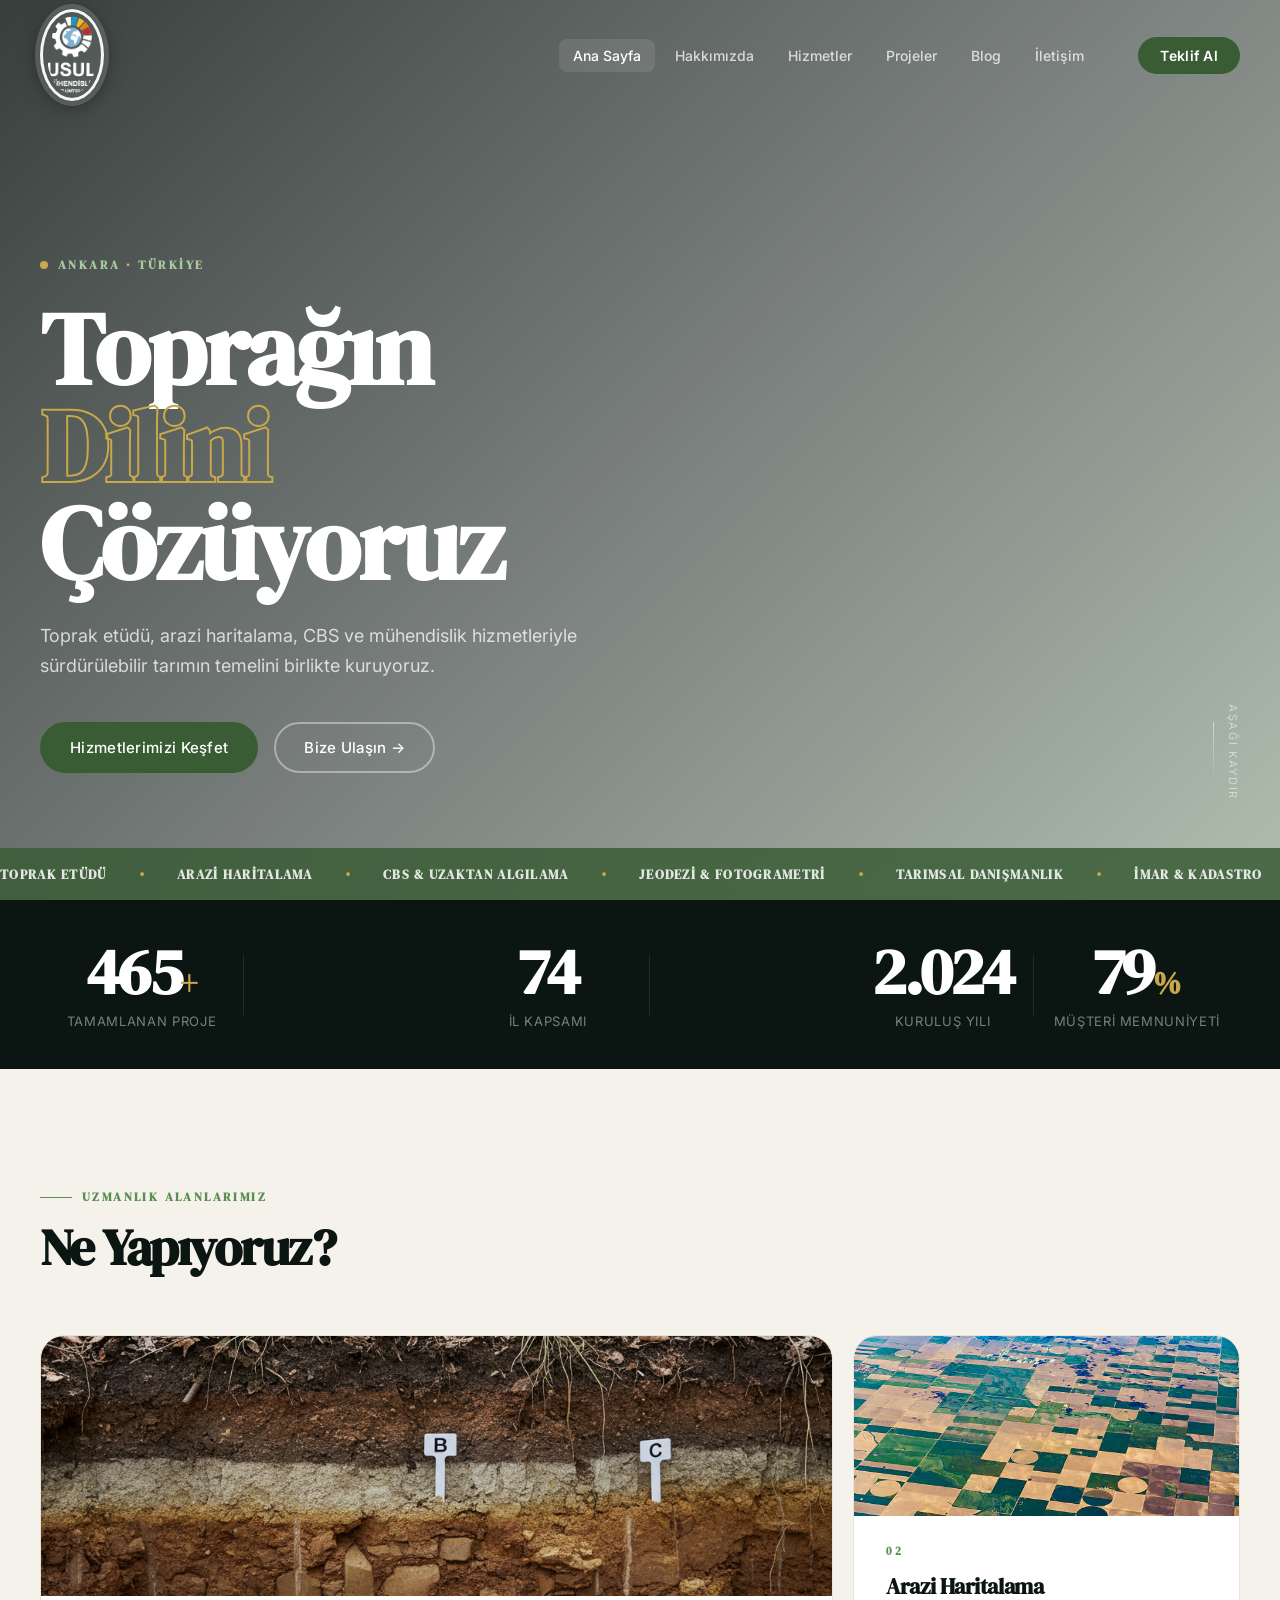
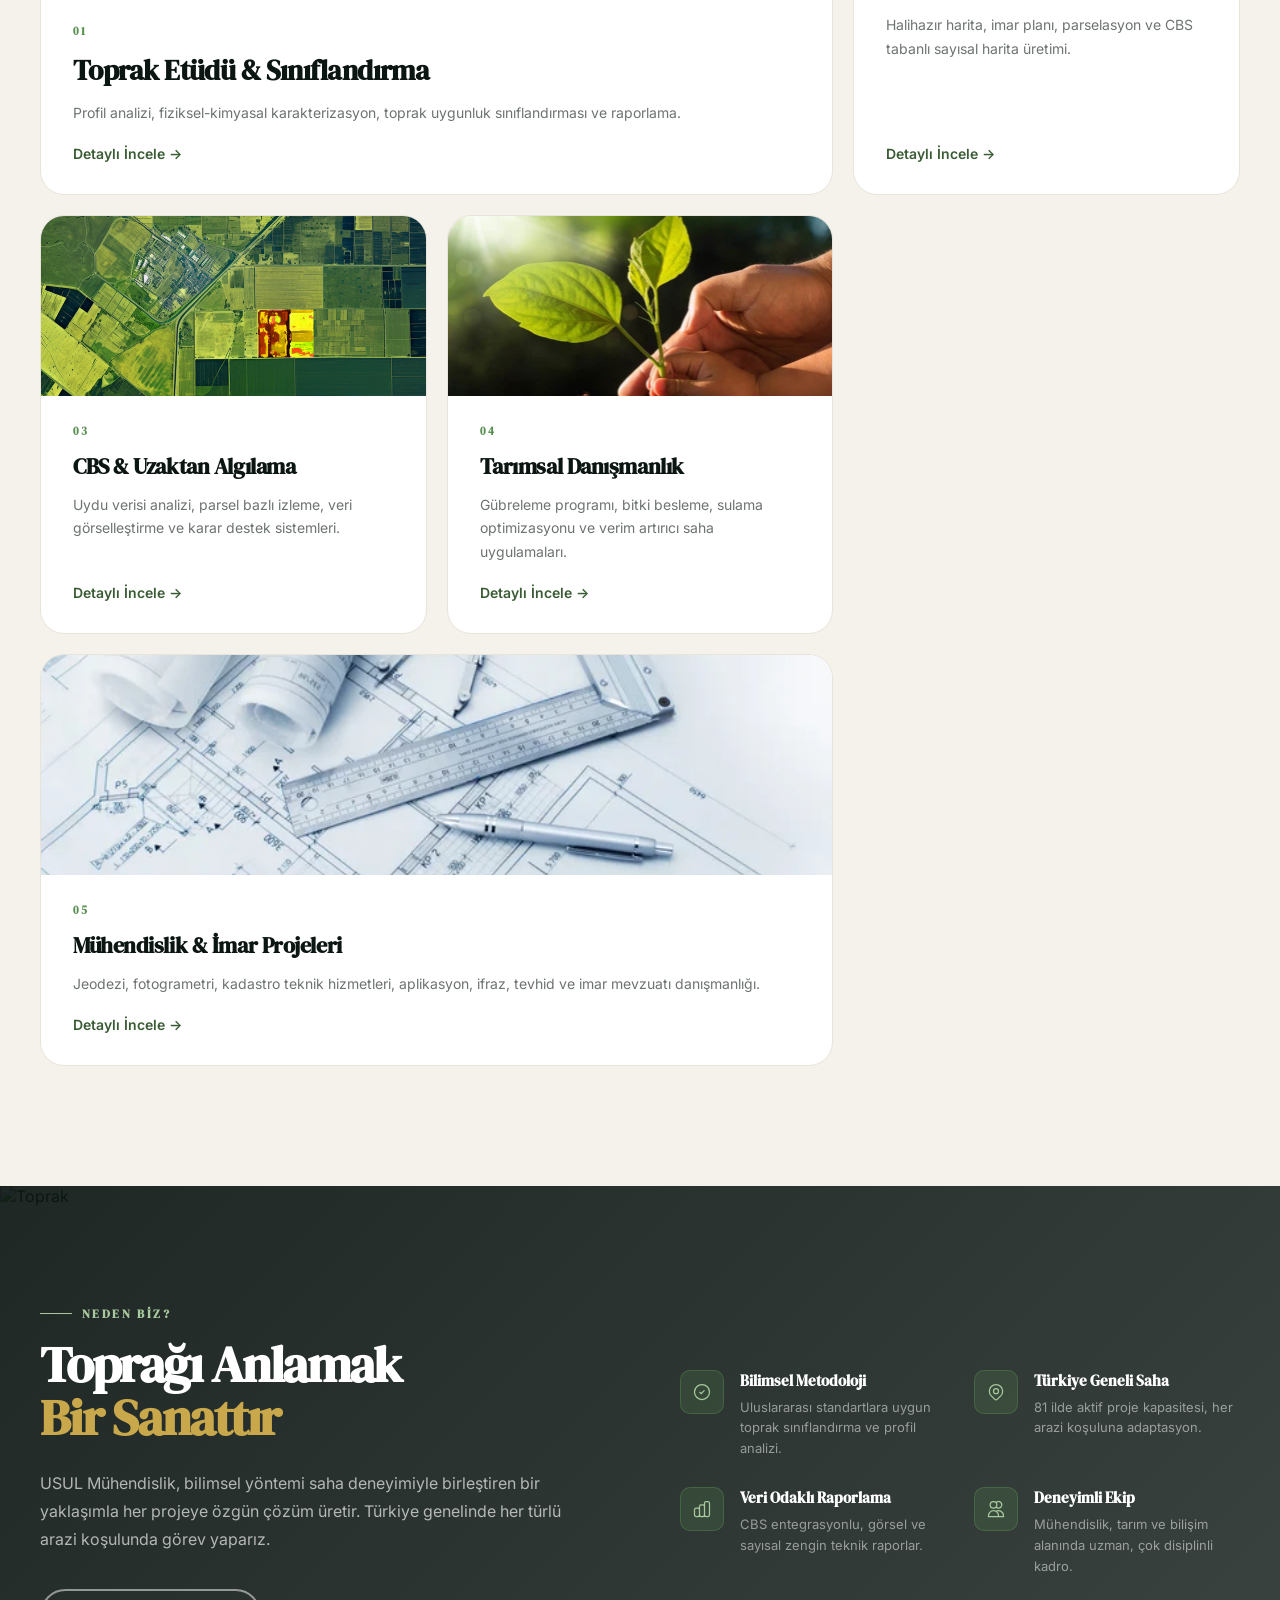
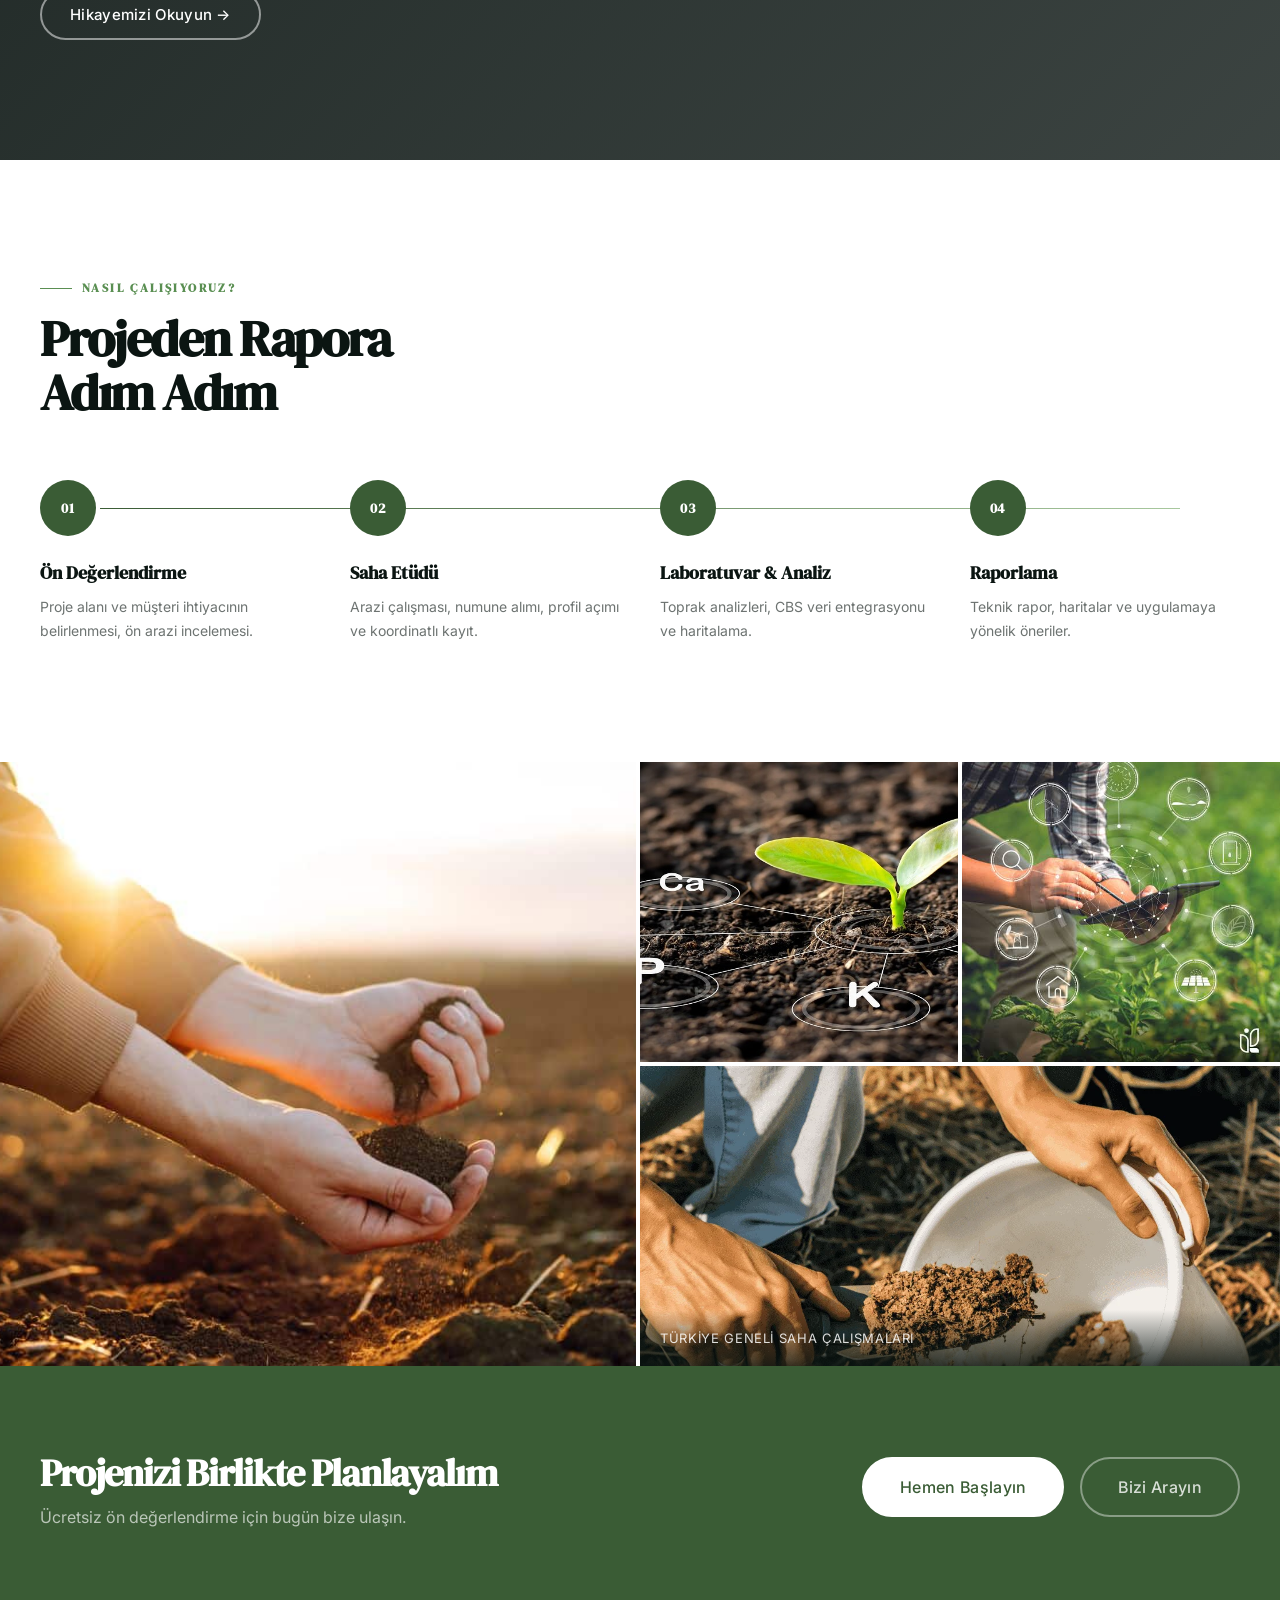
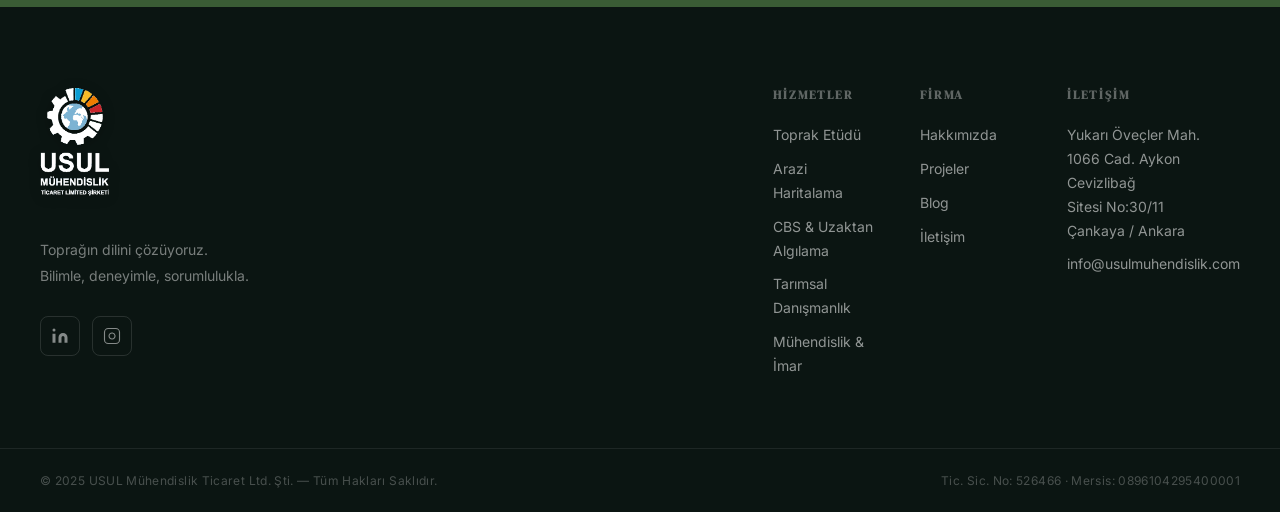
==== commit 7cc31a13: "Add files via upload" ====
--- a/index.html
+++ b/index.html
@@ -60,8 +60,8 @@
     <div class="hero__media">
       <video class="hero__video" autoplay muted loop playsinline id="heroBgVideo">
         <!-- Birden fazla kaynak — ilk çalışan oynatılır -->
-        <source src="images/hero-video.mp4" type="video/mp4">
-        <source src="https://www.w3schools.com/html/mov_bbb.mp4" type="video/mp4">
+        <source src="https://videos.pexels.com/video-files/8333151/8333151-uhd_2560_1440_25fps.mp4" type="video/mp4">
+        <source src="https://videos.pexels.com/video-files/3266800/3266800-uhd_2560_1440_25fps.mp4" type="video/mp4">
       </video>
       <!-- Video yüklenemezse güzel fotoğraf göster -->
       <div class="hero__video-fallback" id="heroFallback"></div>
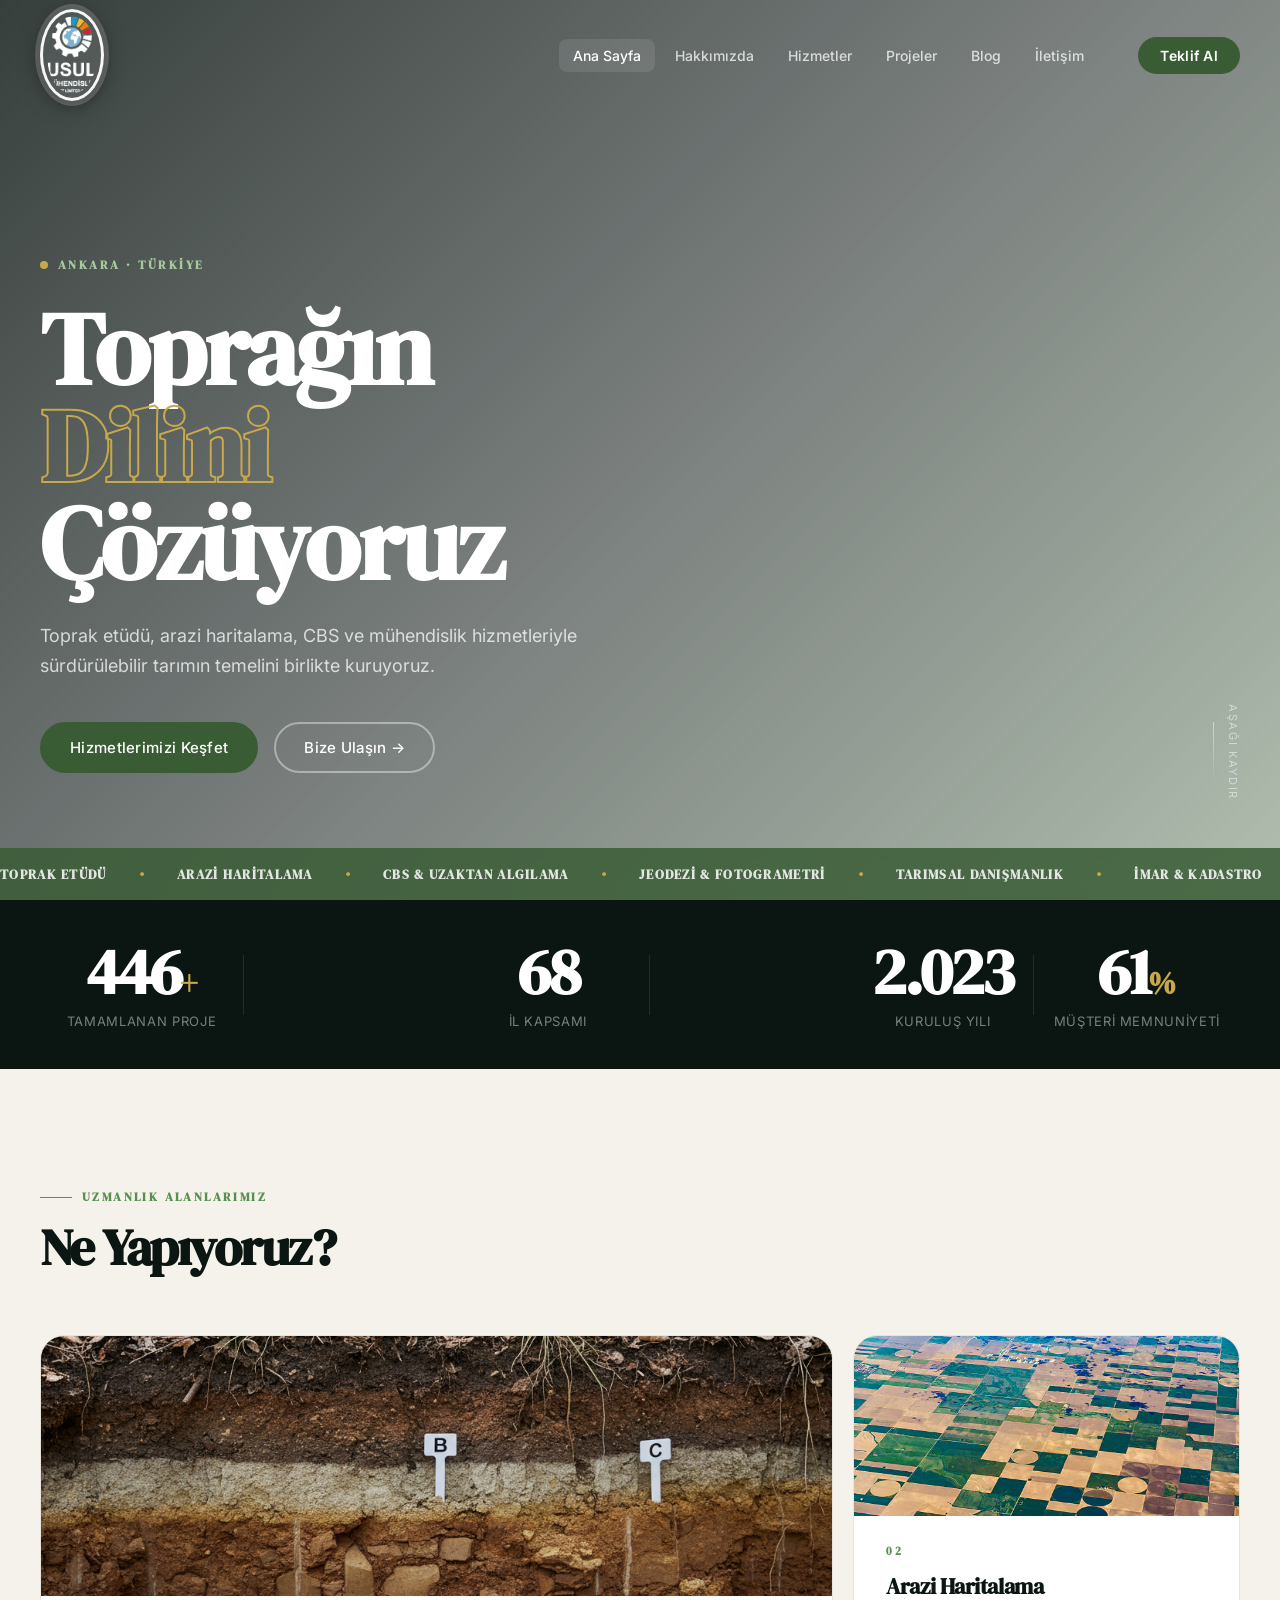
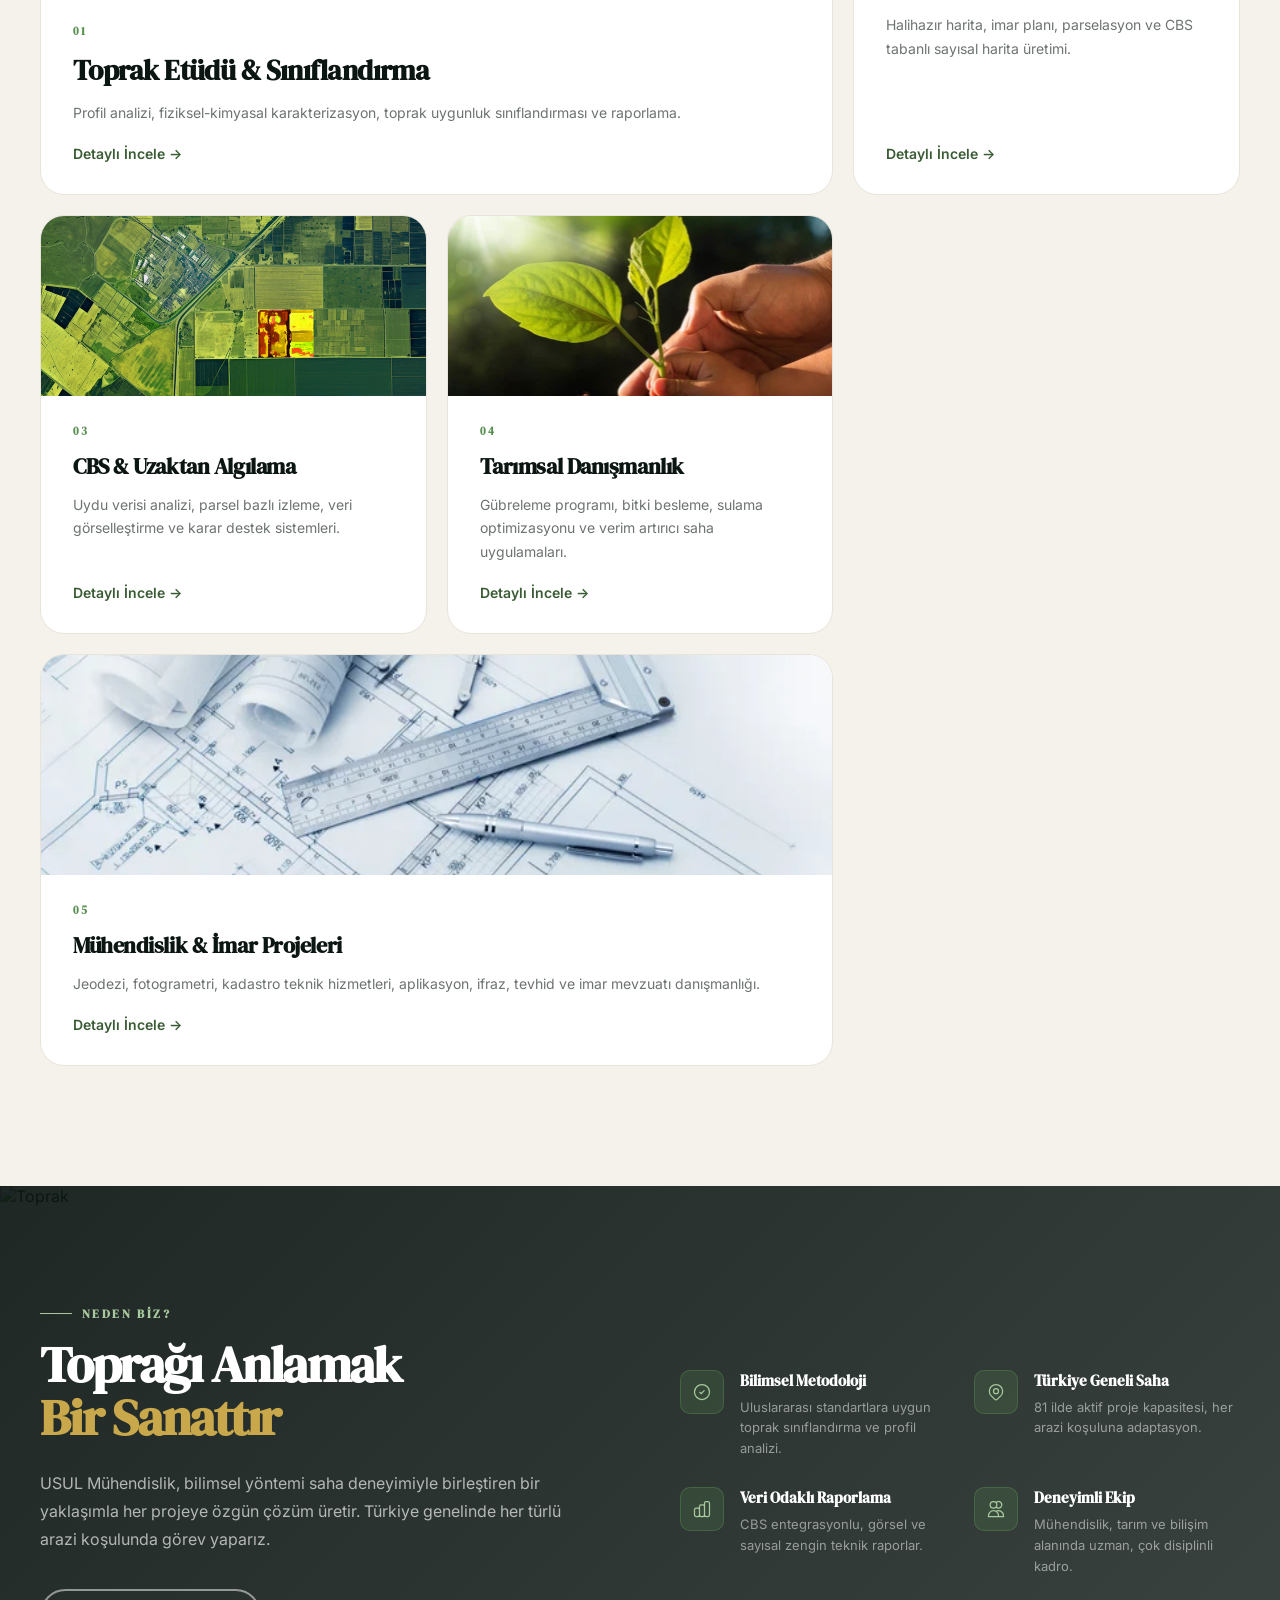
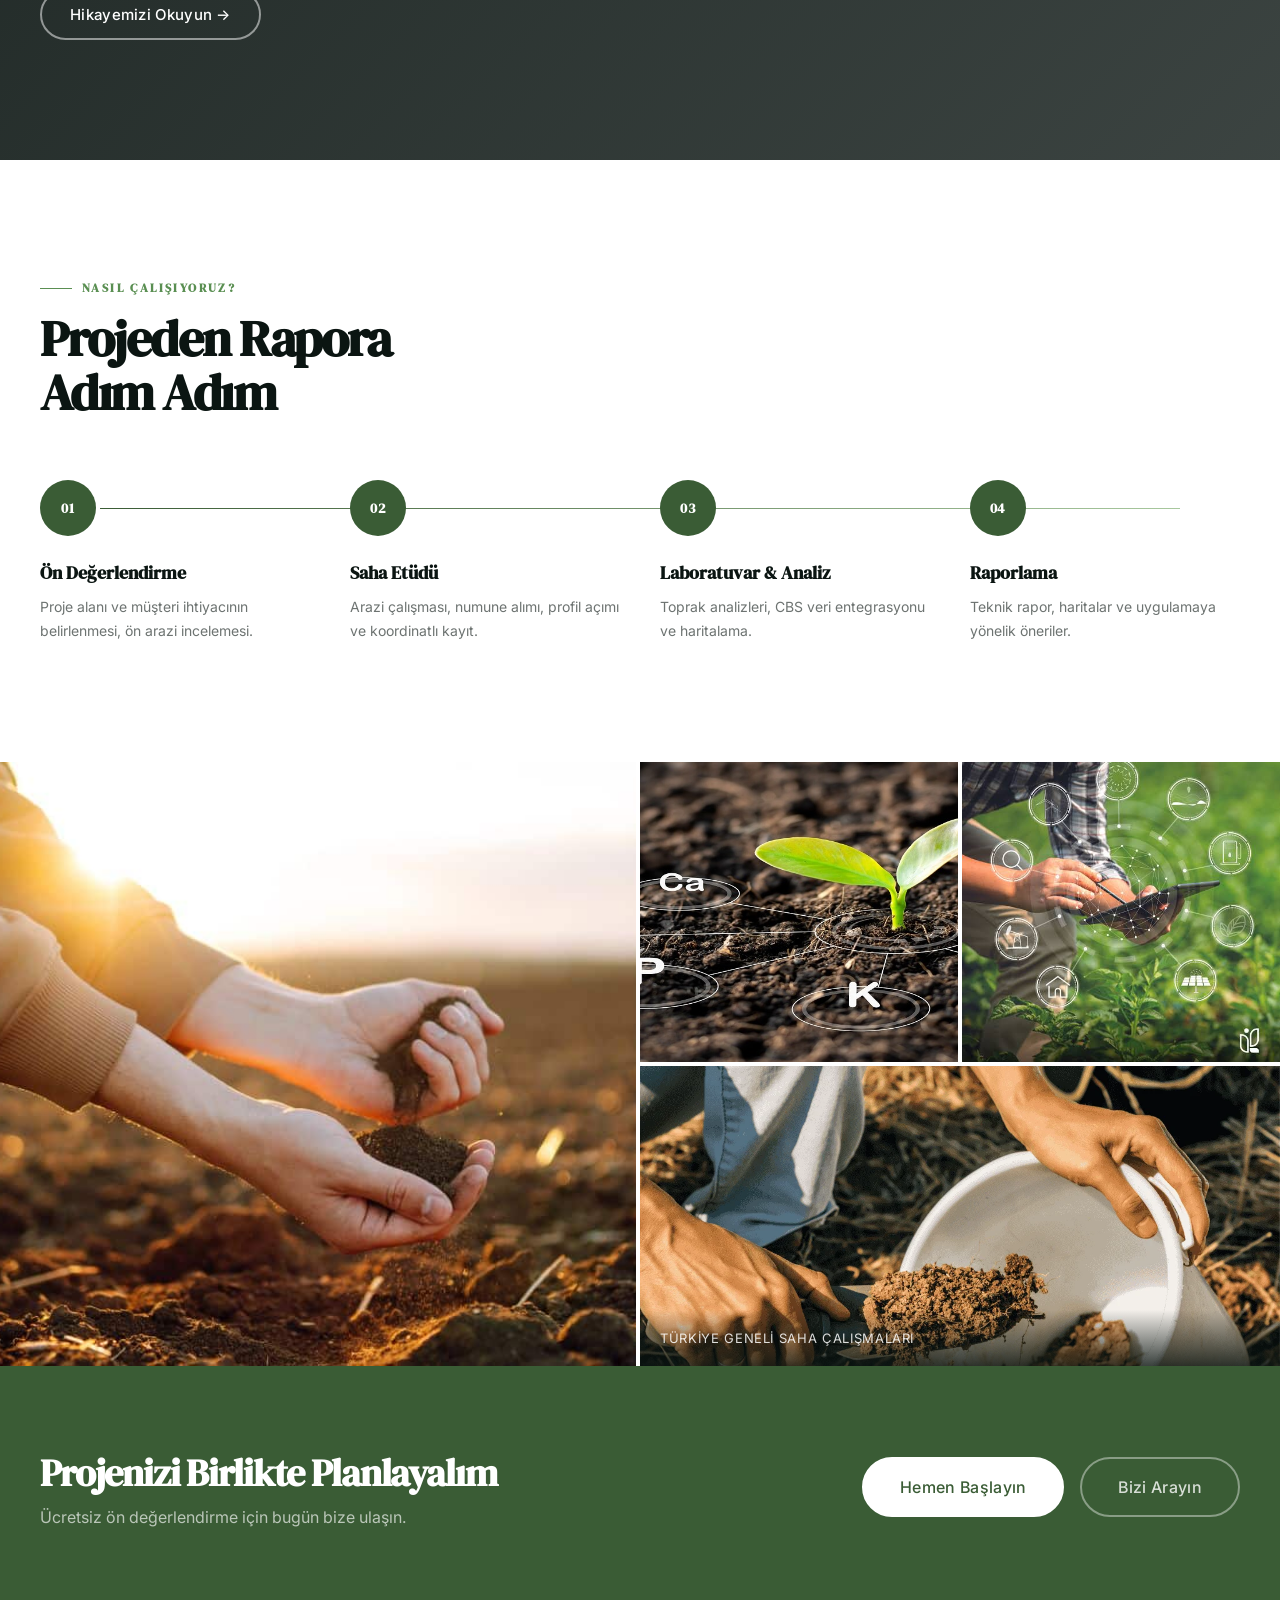
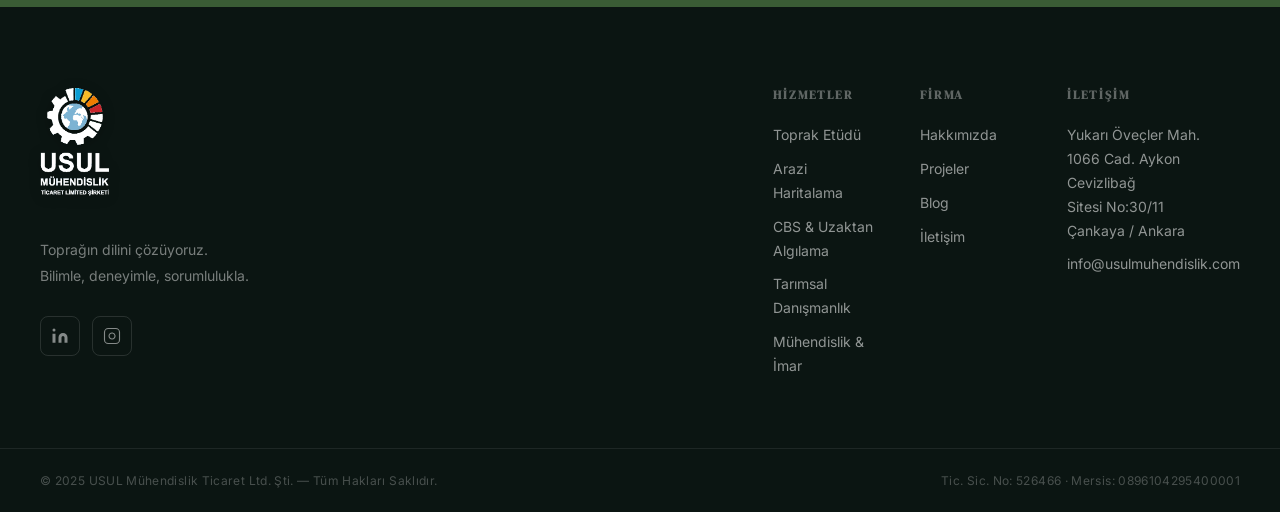
==== commit b0661a08: "Add files via upload" ====
--- a/index.html
+++ b/index.html
@@ -58,12 +58,13 @@
   <section class="hero" id="hero">
     <!-- Video arka plan -->
     <div class="hero__media">
-      <video class="hero__video" autoplay muted loop playsinline id="heroBgVideo">
-        <!-- Birden fazla kaynak — ilk çalışan oynatılır -->
-        <source src="https://videos.pexels.com/video-files/8333151/8333151-uhd_2560_1440_25fps.mp4" type="video/mp4">
-        <source src="https://videos.pexels.com/video-files/3266800/3266800-uhd_2560_1440_25fps.mp4" type="video/mp4">
-      </video>
-      <!-- Video yüklenemezse güzel fotoğraf göster -->
+      <!-- YouTube arka plan video -->
+      <iframe class="hero__video" 
+        src="https://www.youtube.com/embed/ofT_q2KYVAA?autoplay=1&mute=1&loop=1&playlist=ofT_q2KYVAA&controls=0&showinfo=0&rel=0&modestbranding=1&playsinline=1&enablejsapi=1" 
+        frameborder="0" 
+        allow="autoplay; fullscreen"
+        allowfullscreen>
+      </iframe>
       <div class="hero__video-fallback" id="heroFallback"></div>
       <div class="hero__overlay"></div>
     </div>
--- a/css/style.css
+++ b/css/style.css
@@ -1009,3 +1009,18 @@
 .nav:not(.scrolled) .nav__logo-img {
   height: 92px;
 }
+
+/* ── YOUTUBE BACKGROUND VIDEO ────────────────────── */
+.hero__video {
+  position: absolute;
+  top: 50%;
+  left: 50%;
+  width: 100vw;
+  height: 56.25vw; /* 16:9 oranı */
+  min-height: 100vh;
+  min-width: 177.77vh;
+  transform: translate(-50%, -50%);
+  border: none;
+  pointer-events: none;
+  z-index: 0;
+}
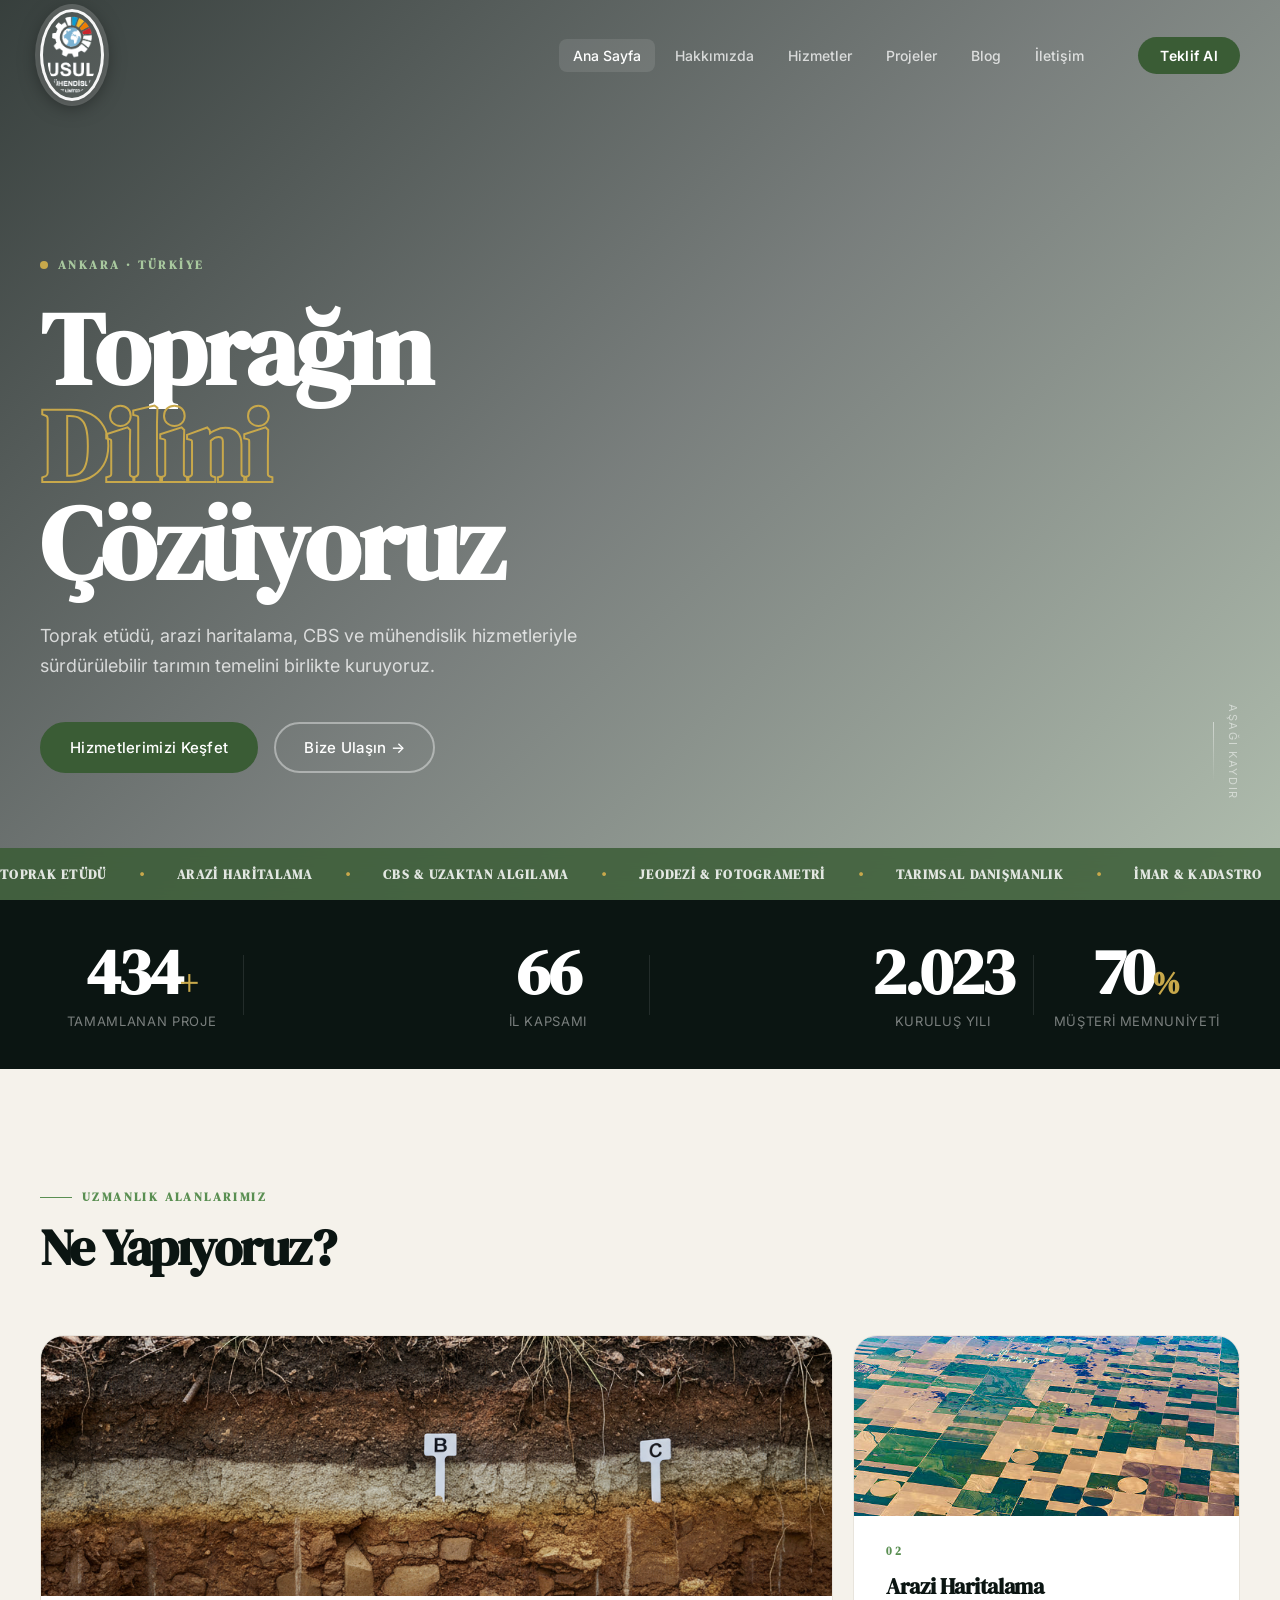
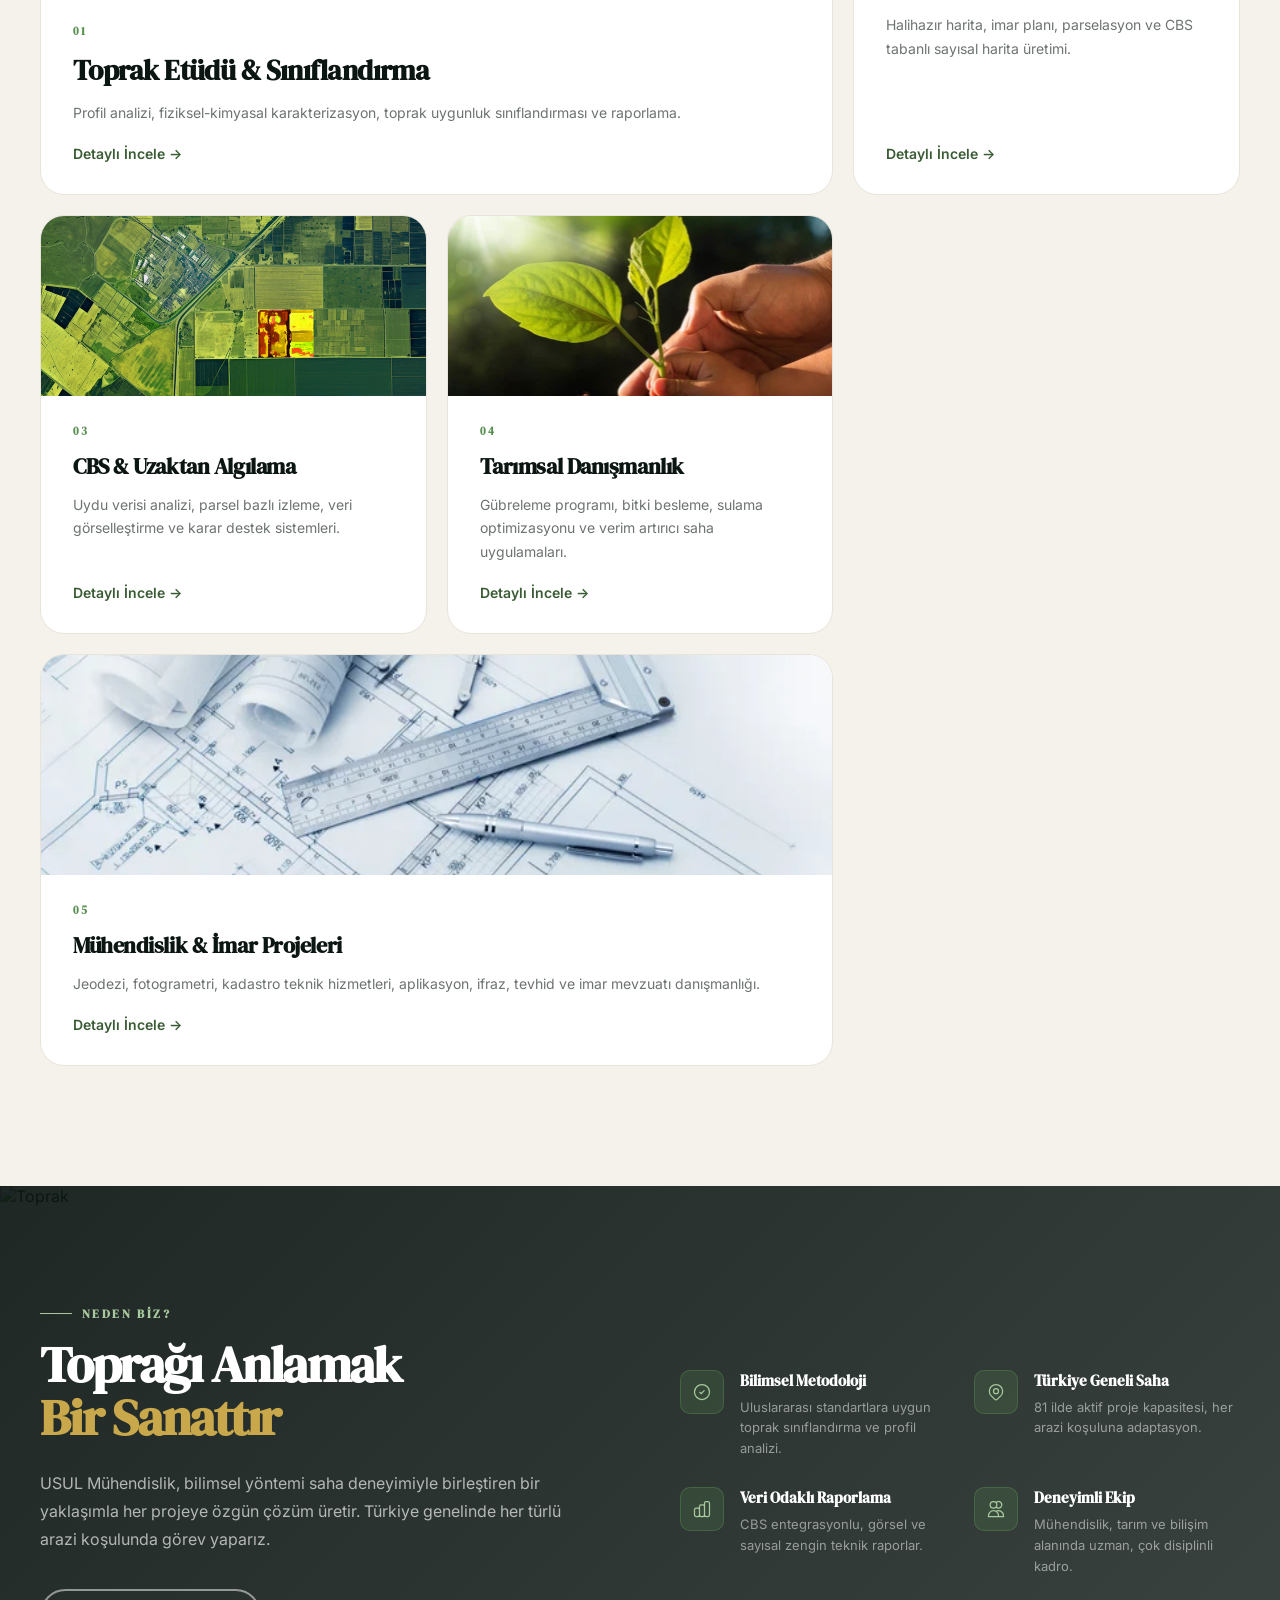
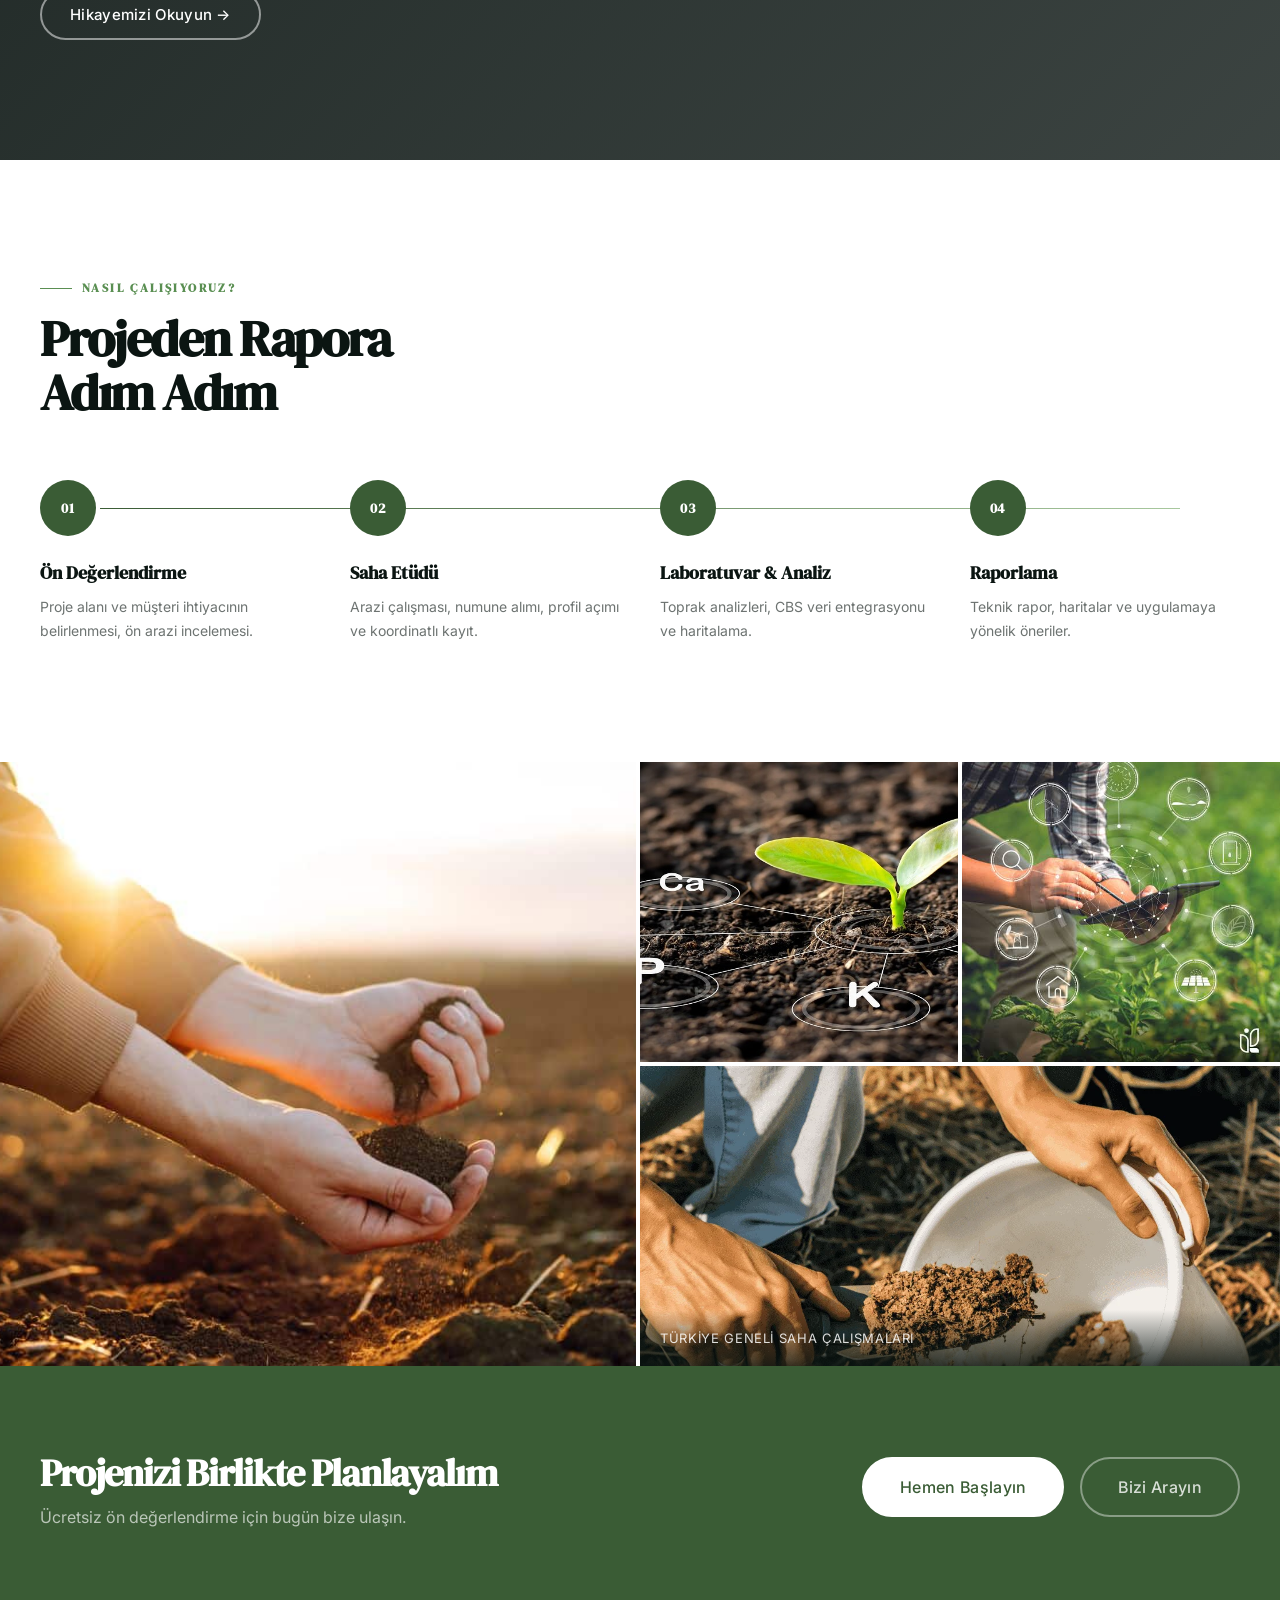
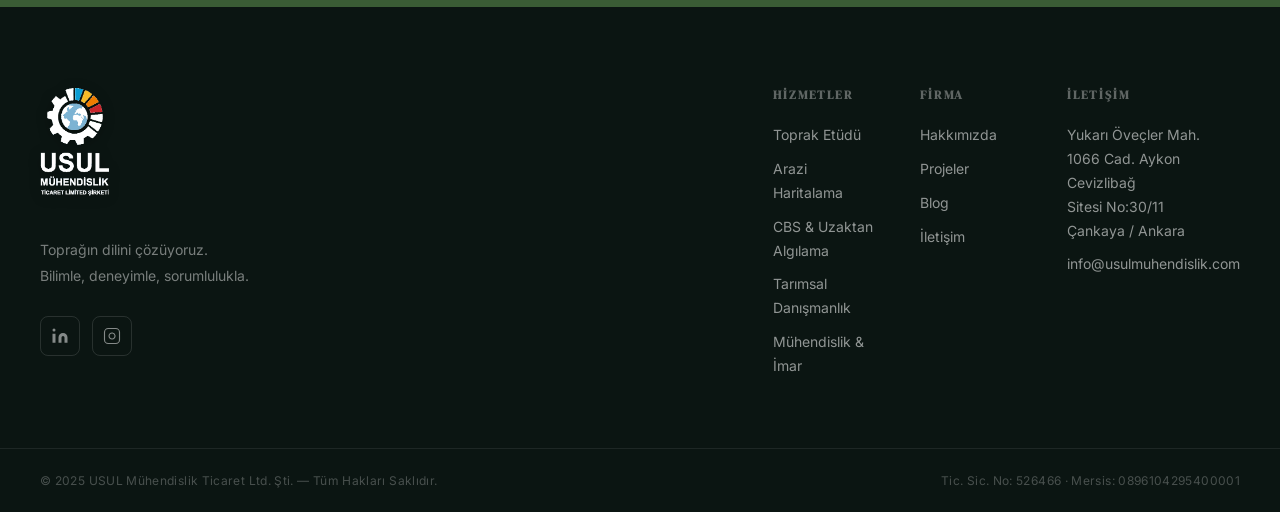
==== commit c35ec1eb: "Add files via upload" ====
--- a/index.html
+++ b/index.html
@@ -58,13 +58,10 @@
   <section class="hero" id="hero">
     <!-- Video arka plan -->
     <div class="hero__media">
-      <!-- YouTube arka plan video -->
-      <iframe class="hero__video" 
-        src="https://www.youtube.com/embed/ofT_q2KYVAA?autoplay=1&mute=1&loop=1&playlist=ofT_q2KYVAA&controls=0&showinfo=0&rel=0&modestbranding=1&playsinline=1&enablejsapi=1" 
-        frameborder="0" 
-        allow="autoplay; fullscreen"
-        allowfullscreen>
-      </iframe>
+      <video class="hero__video" autoplay muted loop playsinline id="heroBgVideo">
+        <source src="https://cdn.coverr.co/videos/coverr-aerial-view-of-farmland-9498/1080p.mp4" type="video/mp4">
+        <source src="https://cdn.coverr.co/videos/coverr-green-field-from-above-3673/1080p.mp4" type="video/mp4">
+      </video>
       <div class="hero__video-fallback" id="heroFallback"></div>
       <div class="hero__overlay"></div>
     </div>
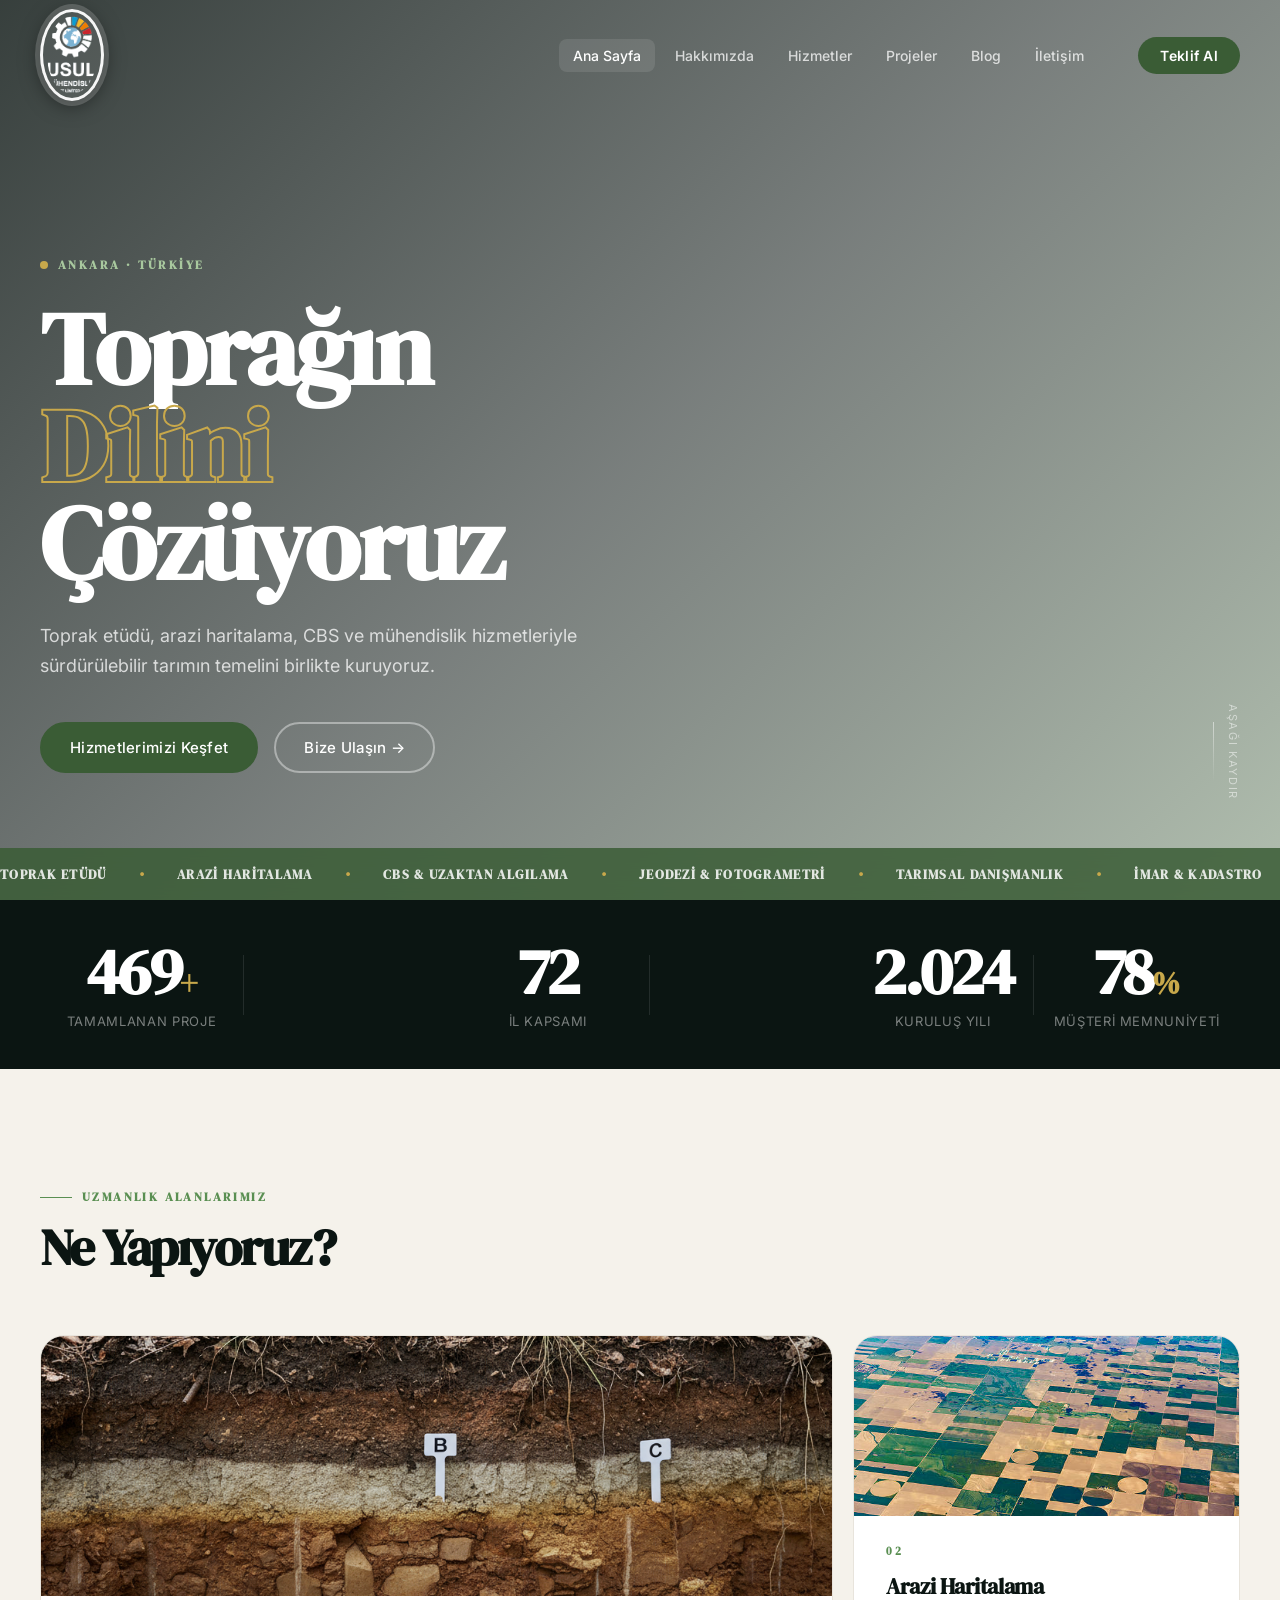
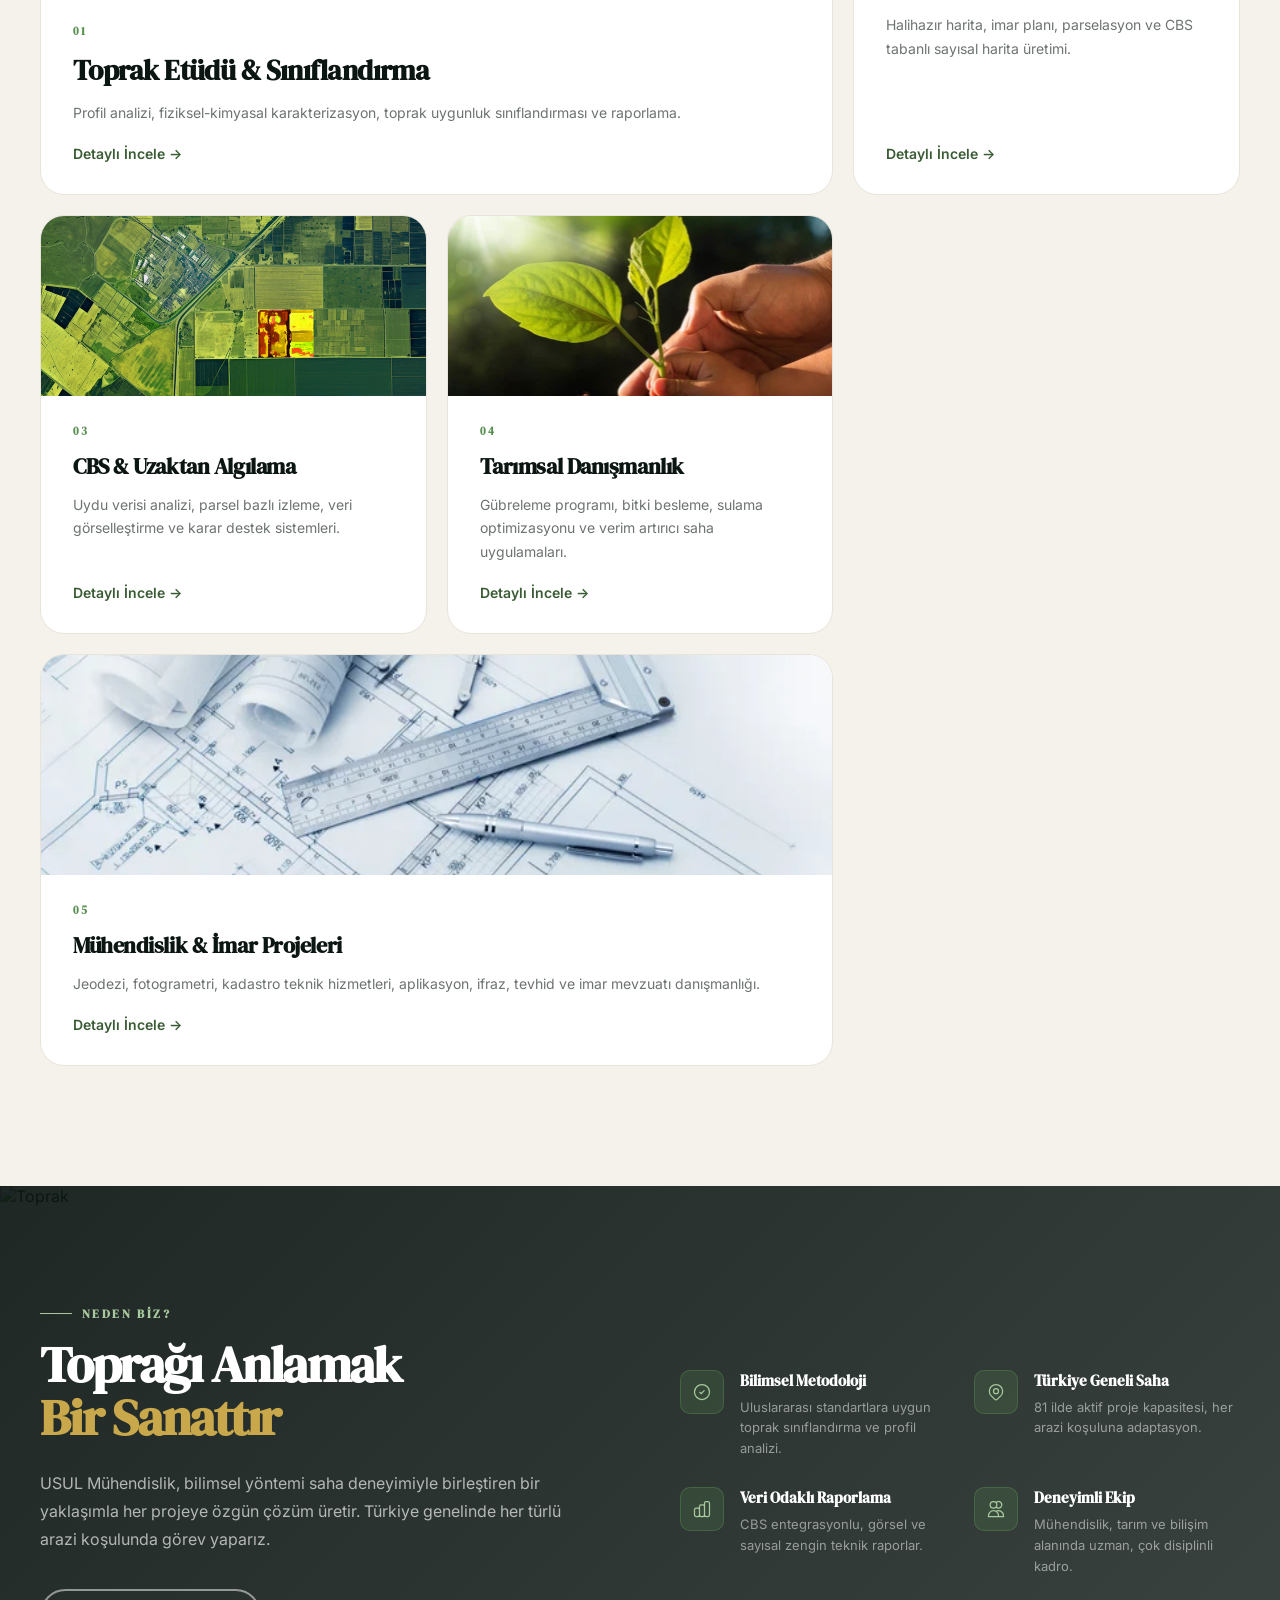
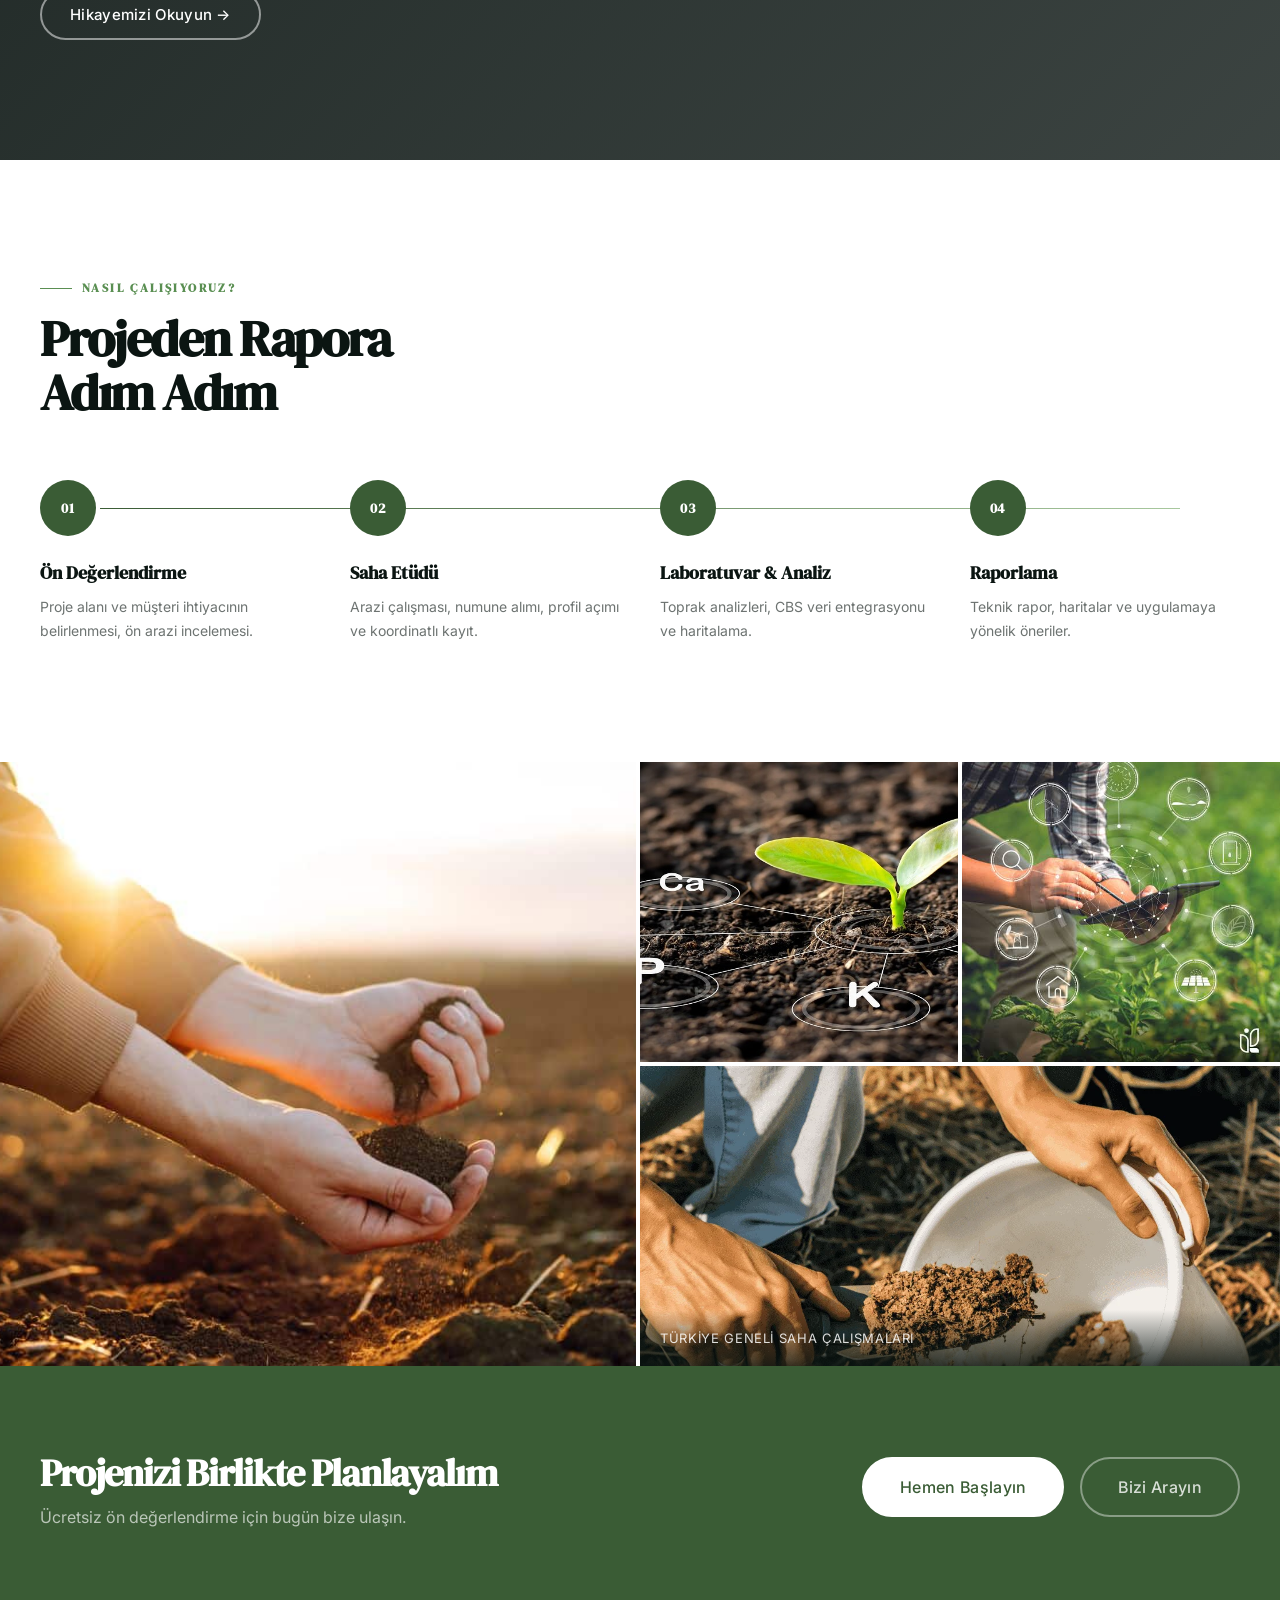
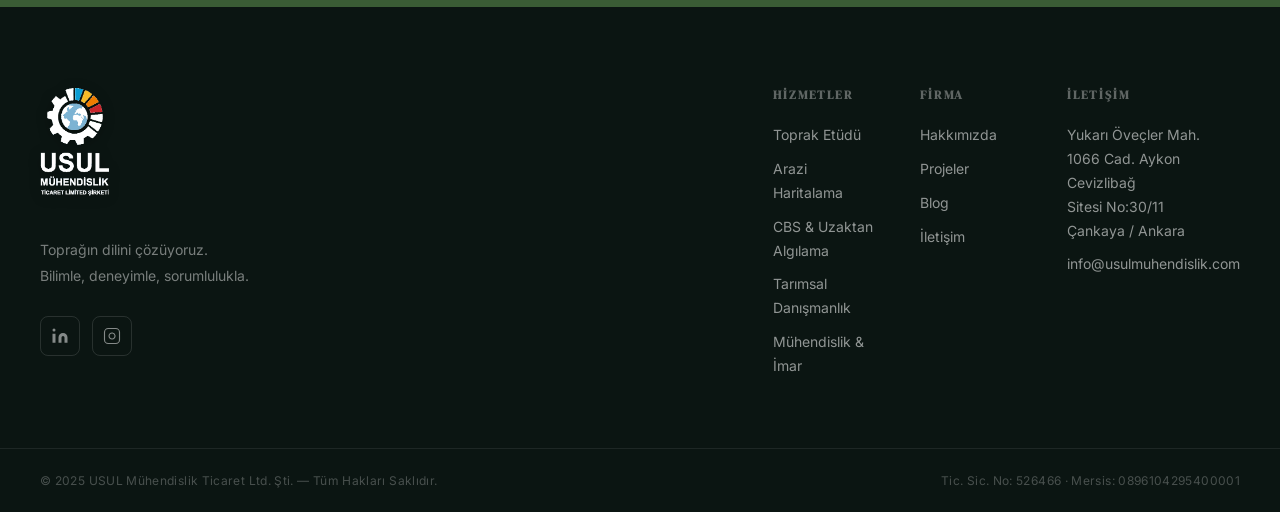
==== commit 08f89d07: "Add files via upload" ====
--- a/index.html
+++ b/index.html
@@ -59,8 +59,7 @@
     <!-- Video arka plan -->
     <div class="hero__media">
       <video class="hero__video" autoplay muted loop playsinline id="heroBgVideo">
-        <source src="https://cdn.coverr.co/videos/coverr-aerial-view-of-farmland-9498/1080p.mp4" type="video/mp4">
-        <source src="https://cdn.coverr.co/videos/coverr-green-field-from-above-3673/1080p.mp4" type="video/mp4">
+        <source src="images/hero-video.mp4" type="video/mp4">
       </video>
       <div class="hero__video-fallback" id="heroFallback"></div>
       <div class="hero__overlay"></div>
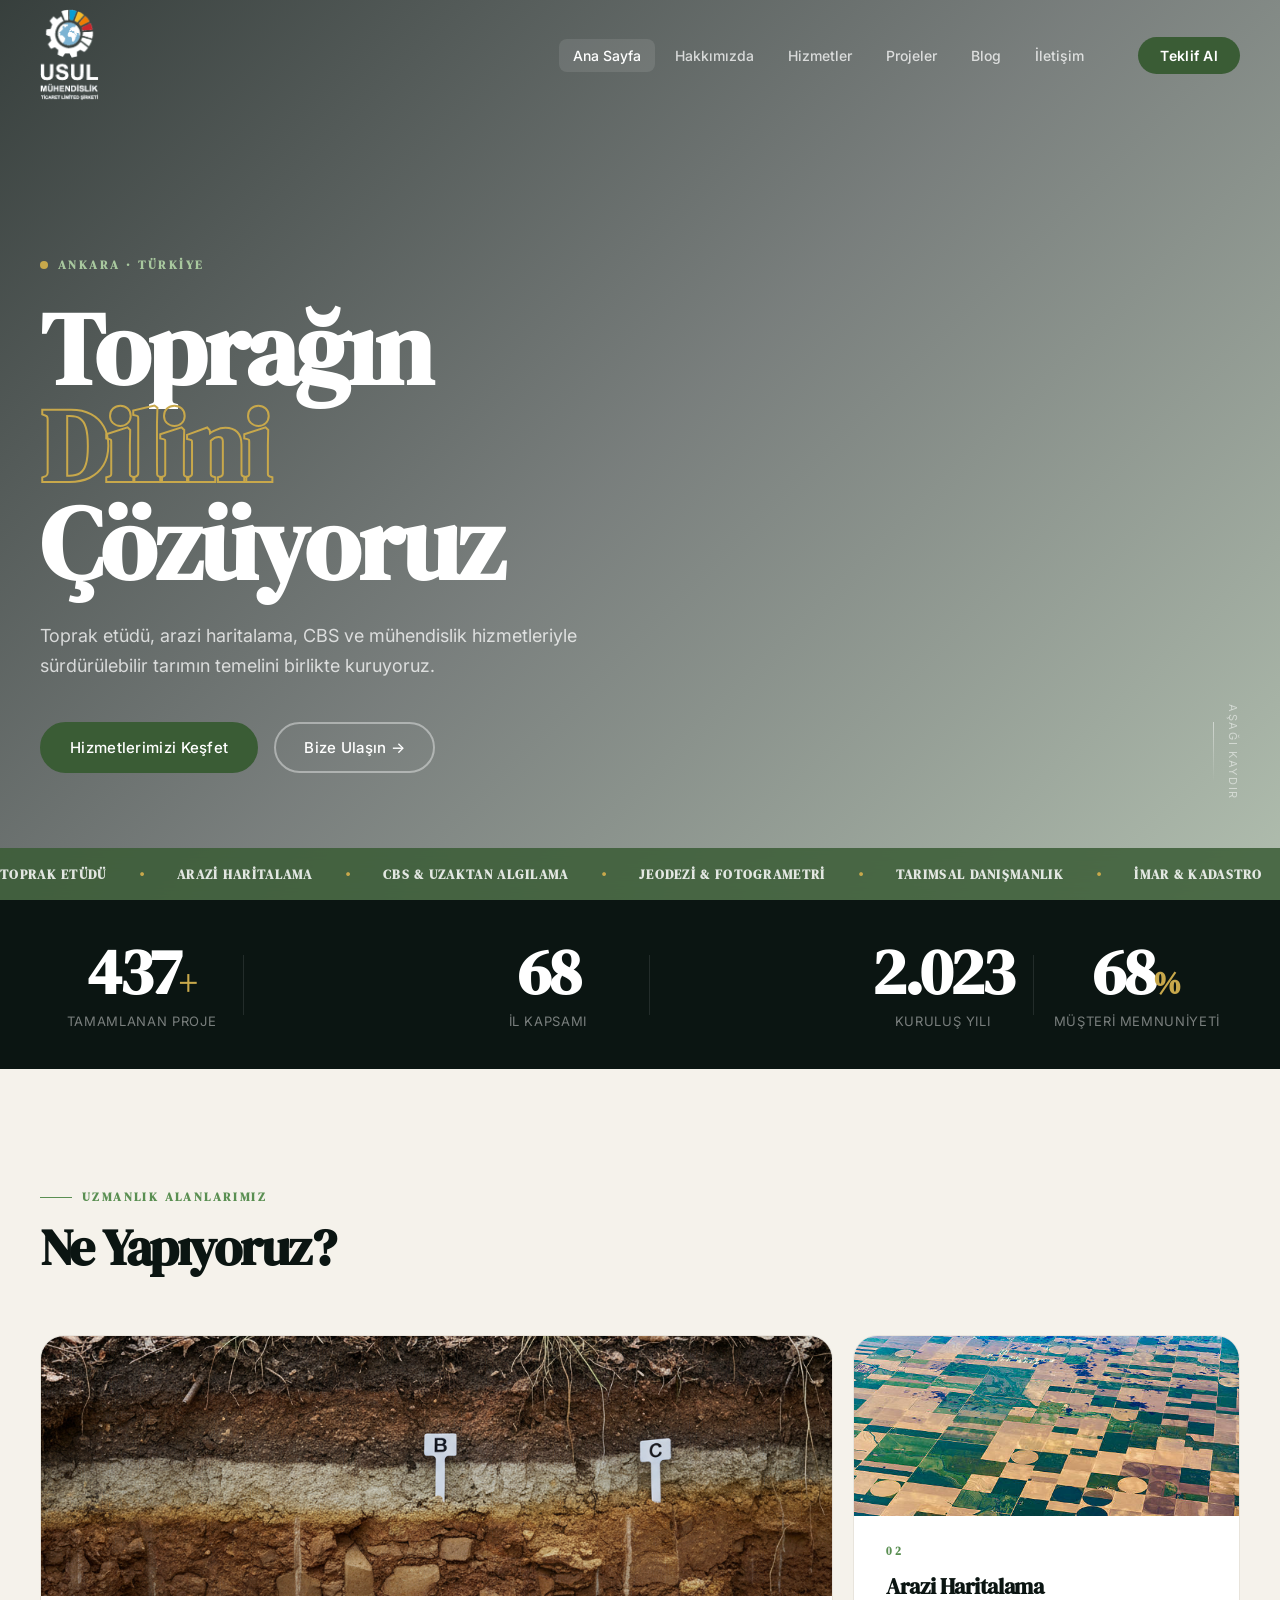
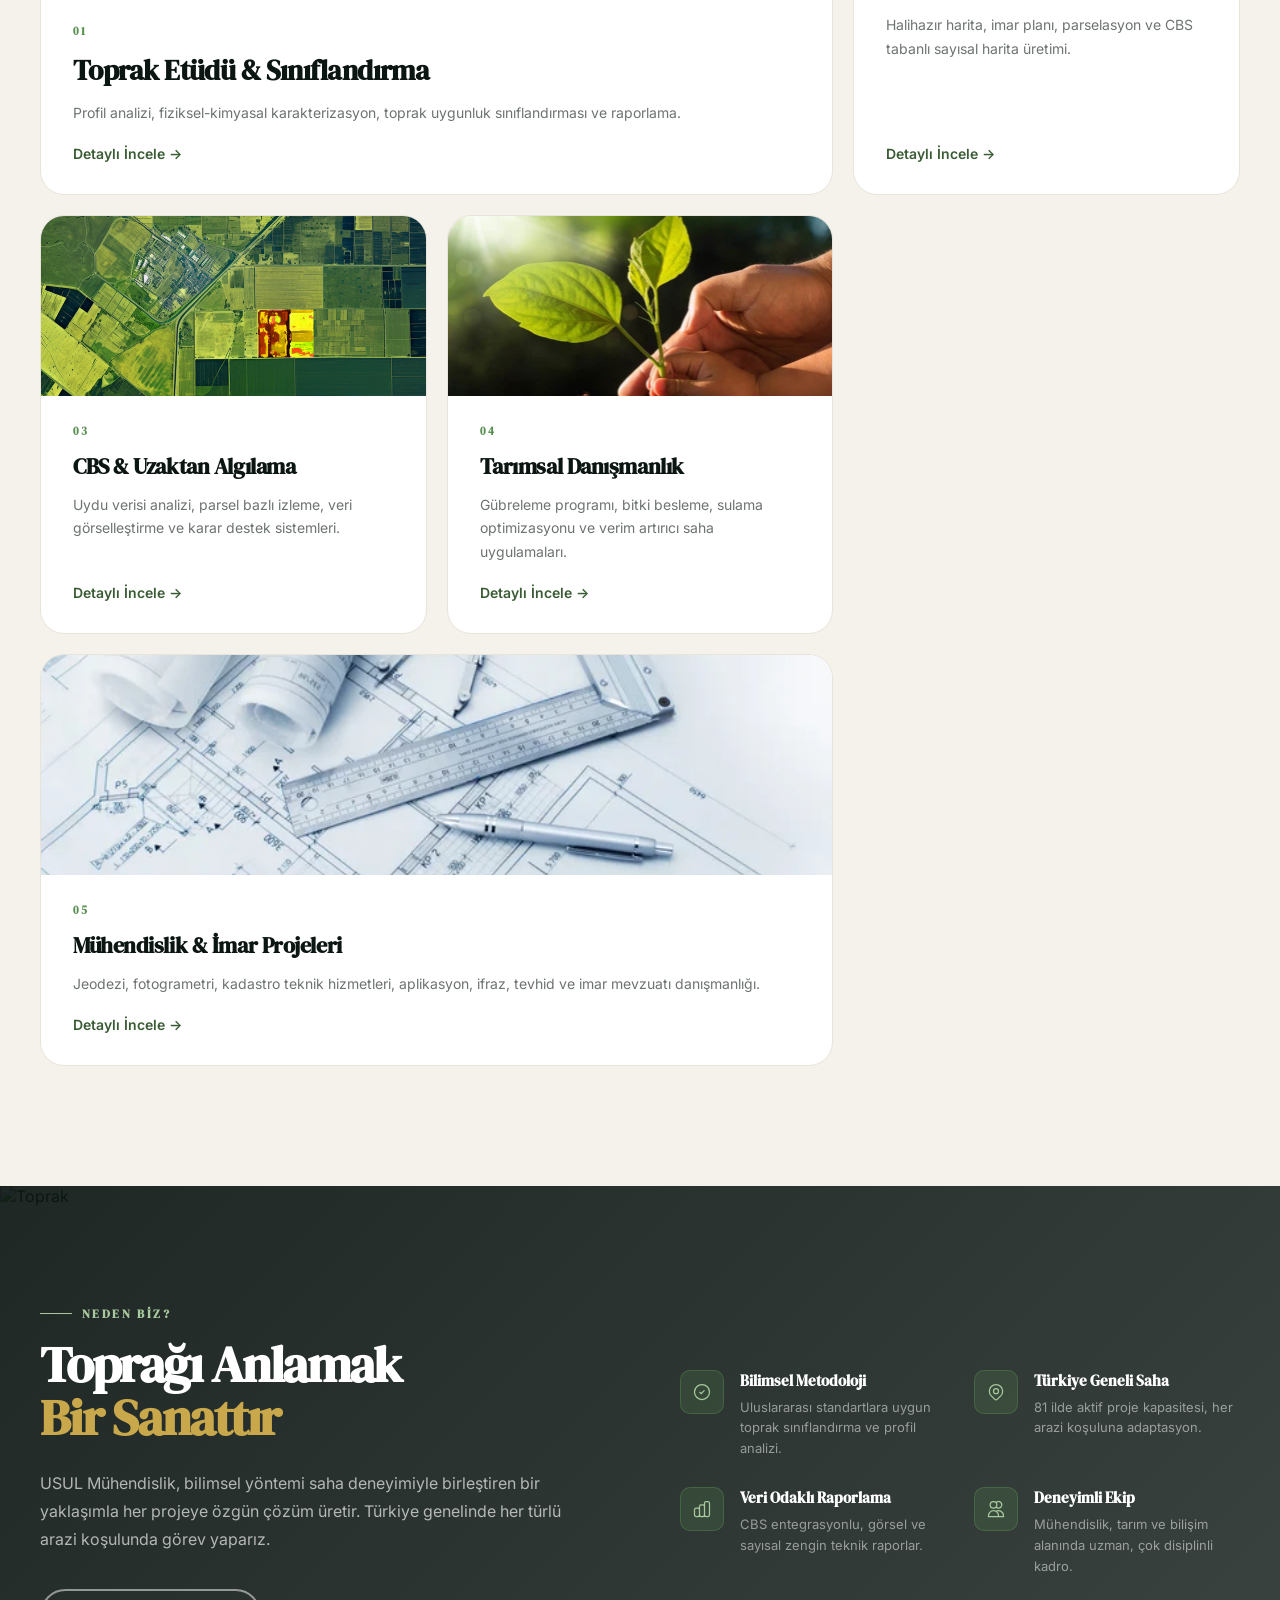
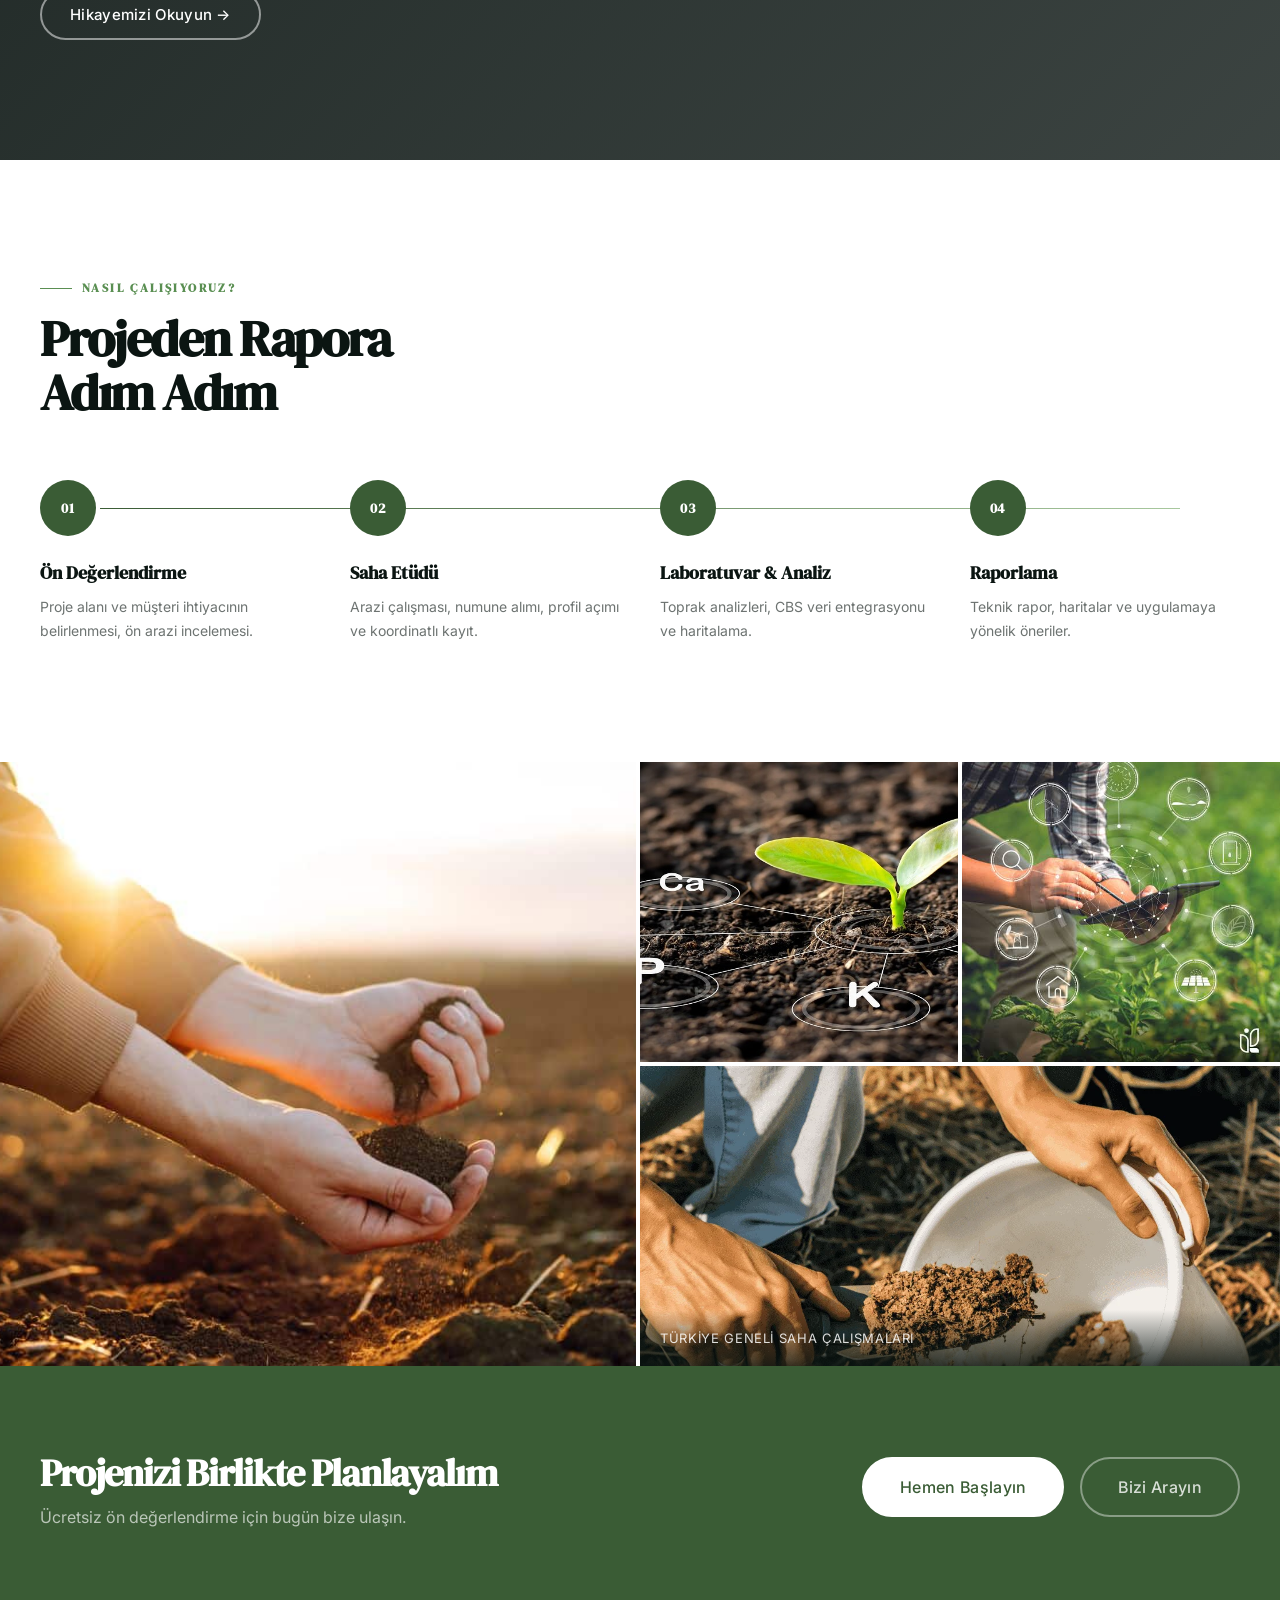
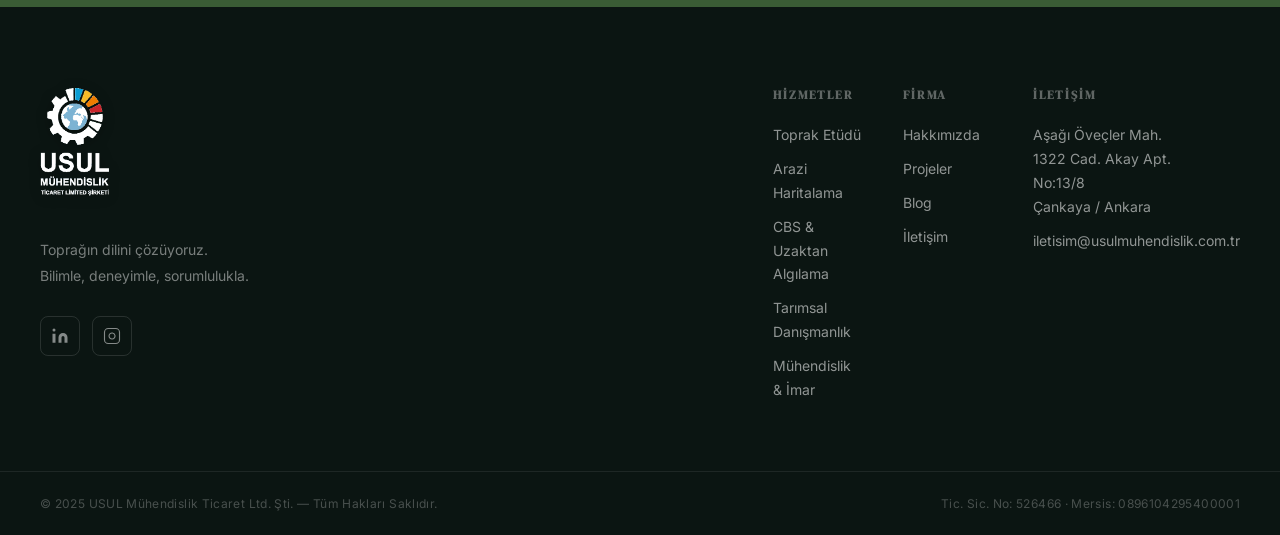
==== commit 6c4e1bc6: "Update index.html" ====
--- a/index.html
+++ b/index.html
@@ -387,8 +387,8 @@
         </div>
         <div class="footer__col">
           <h5>İletişim</h5>
-          <p>Yukarı Öveçler Mah.<br>1066 Cad. Aykon Cevizlibağ<br>Sitesi No:30/11<br>Çankaya / Ankara</p>
-          <a href="mailto:info@usulmuhendislik.com">info@usulmuhendislik.com</a>
+          <p>Aşağı Öveçler Mah.<br>1322 Cad. Akay Apt.<br>No:13/8<br>Çankaya / Ankara</p>
+          <a href="mailto:info@usulmuhendislik.com">iletisim@usulmuhendislik.com.tr</a>
         </div>
       </div>
     </div>
--- a/css/style.css
+++ b/css/style.css
@@ -974,13 +974,7 @@
   max-width: 92px;
   object-fit: contain;
   display: block;
-  border-radius: 50%;
-  border: 3px solid rgba(255,255,255,0.95);
-  box-shadow:
-    0 0 0 5px rgba(255,255,255,0.18),
-    0 4px 20px rgba(0,0,0,0.5);
-  background: rgba(255,255,255,0.1);
-  padding: 4px;
+  
   transition: transform .4s cubic-bezier(0.34, 1.56, 0.64, 1), box-shadow .3s;
   animation: logoFloat 4s ease-in-out infinite;
 }
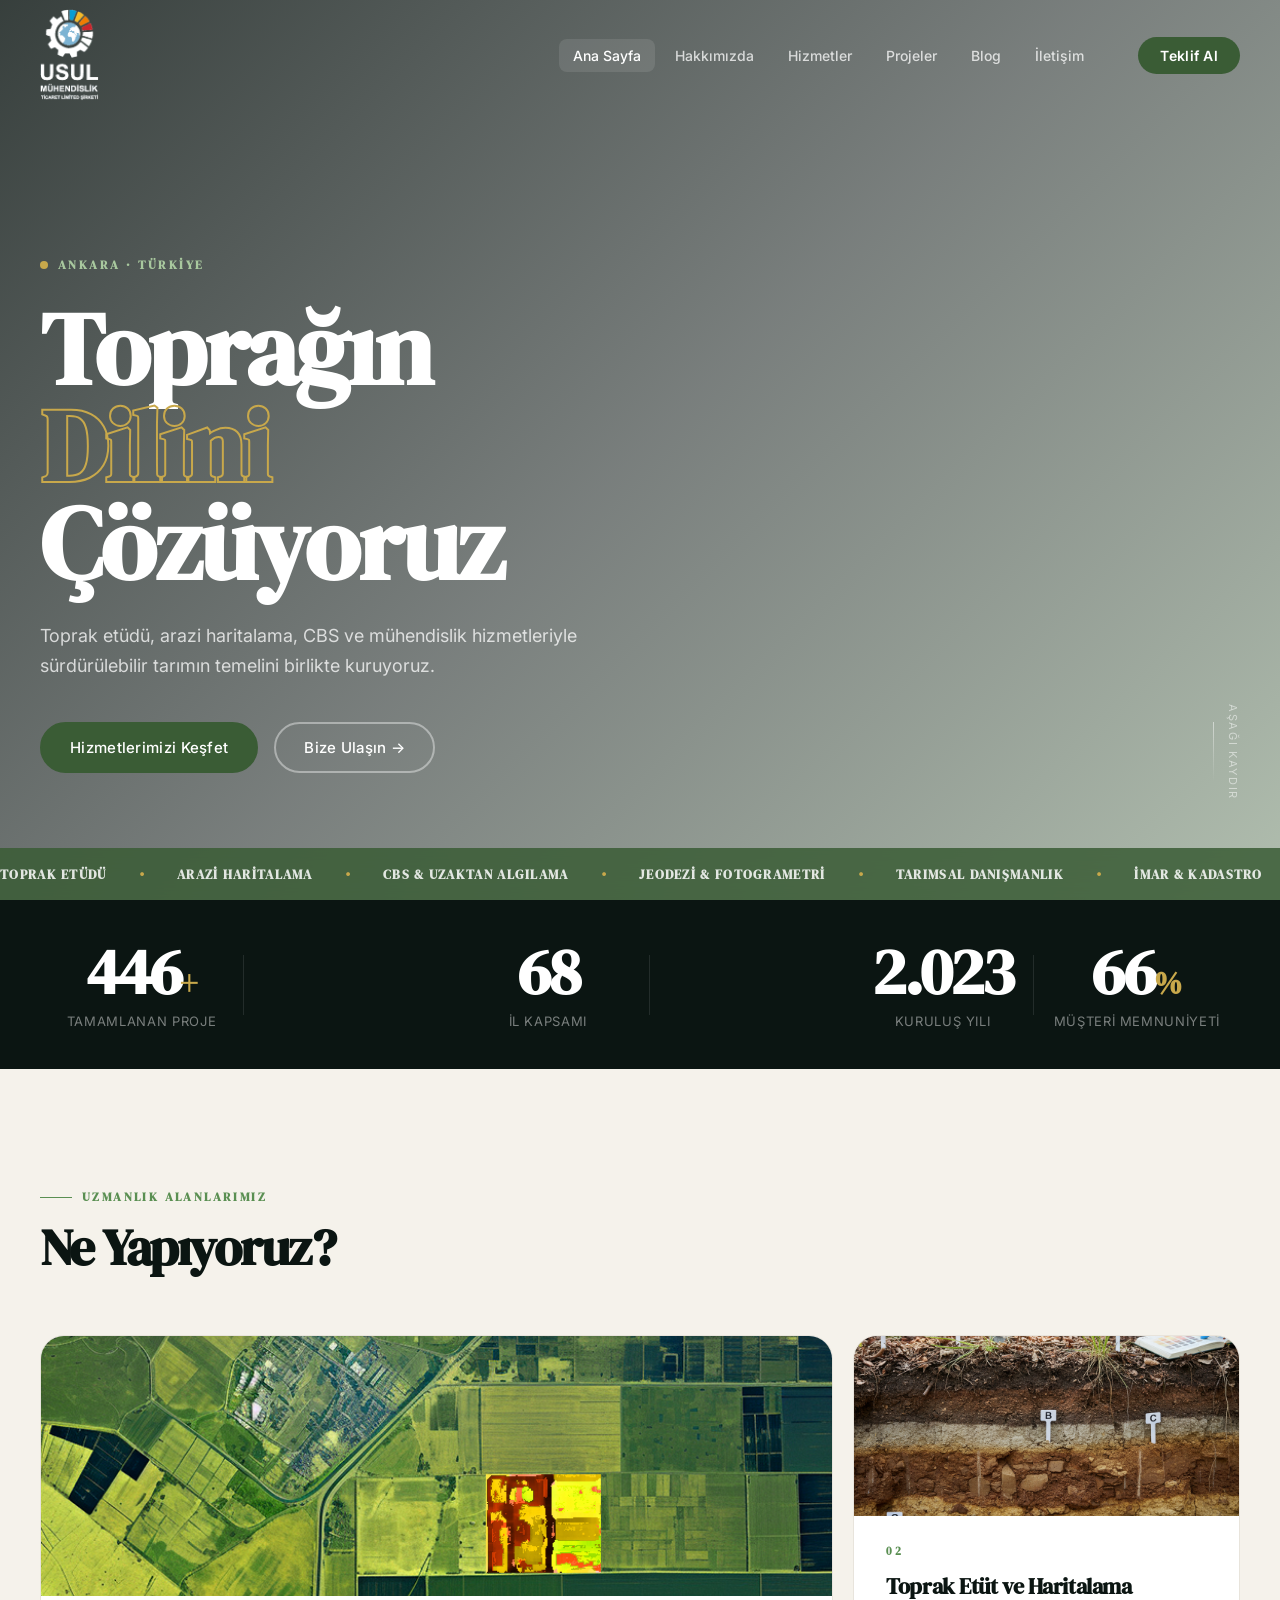
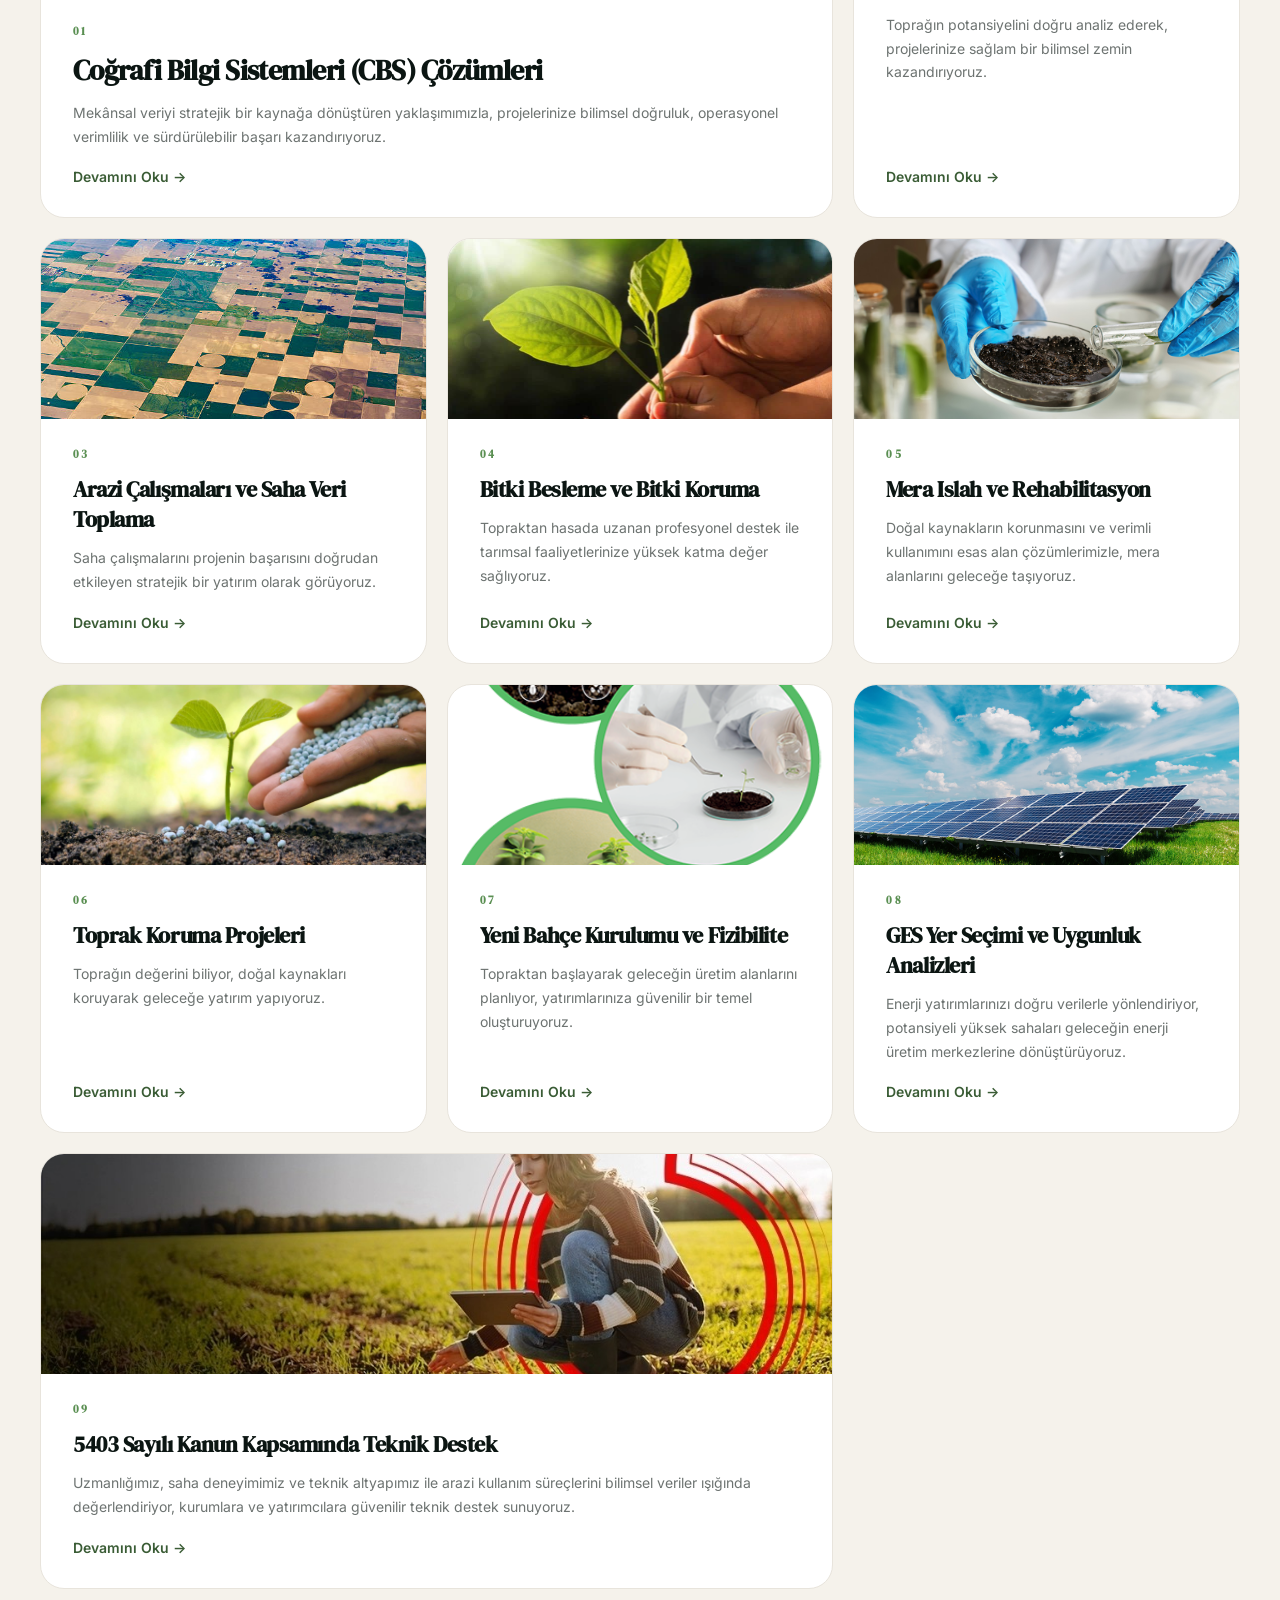
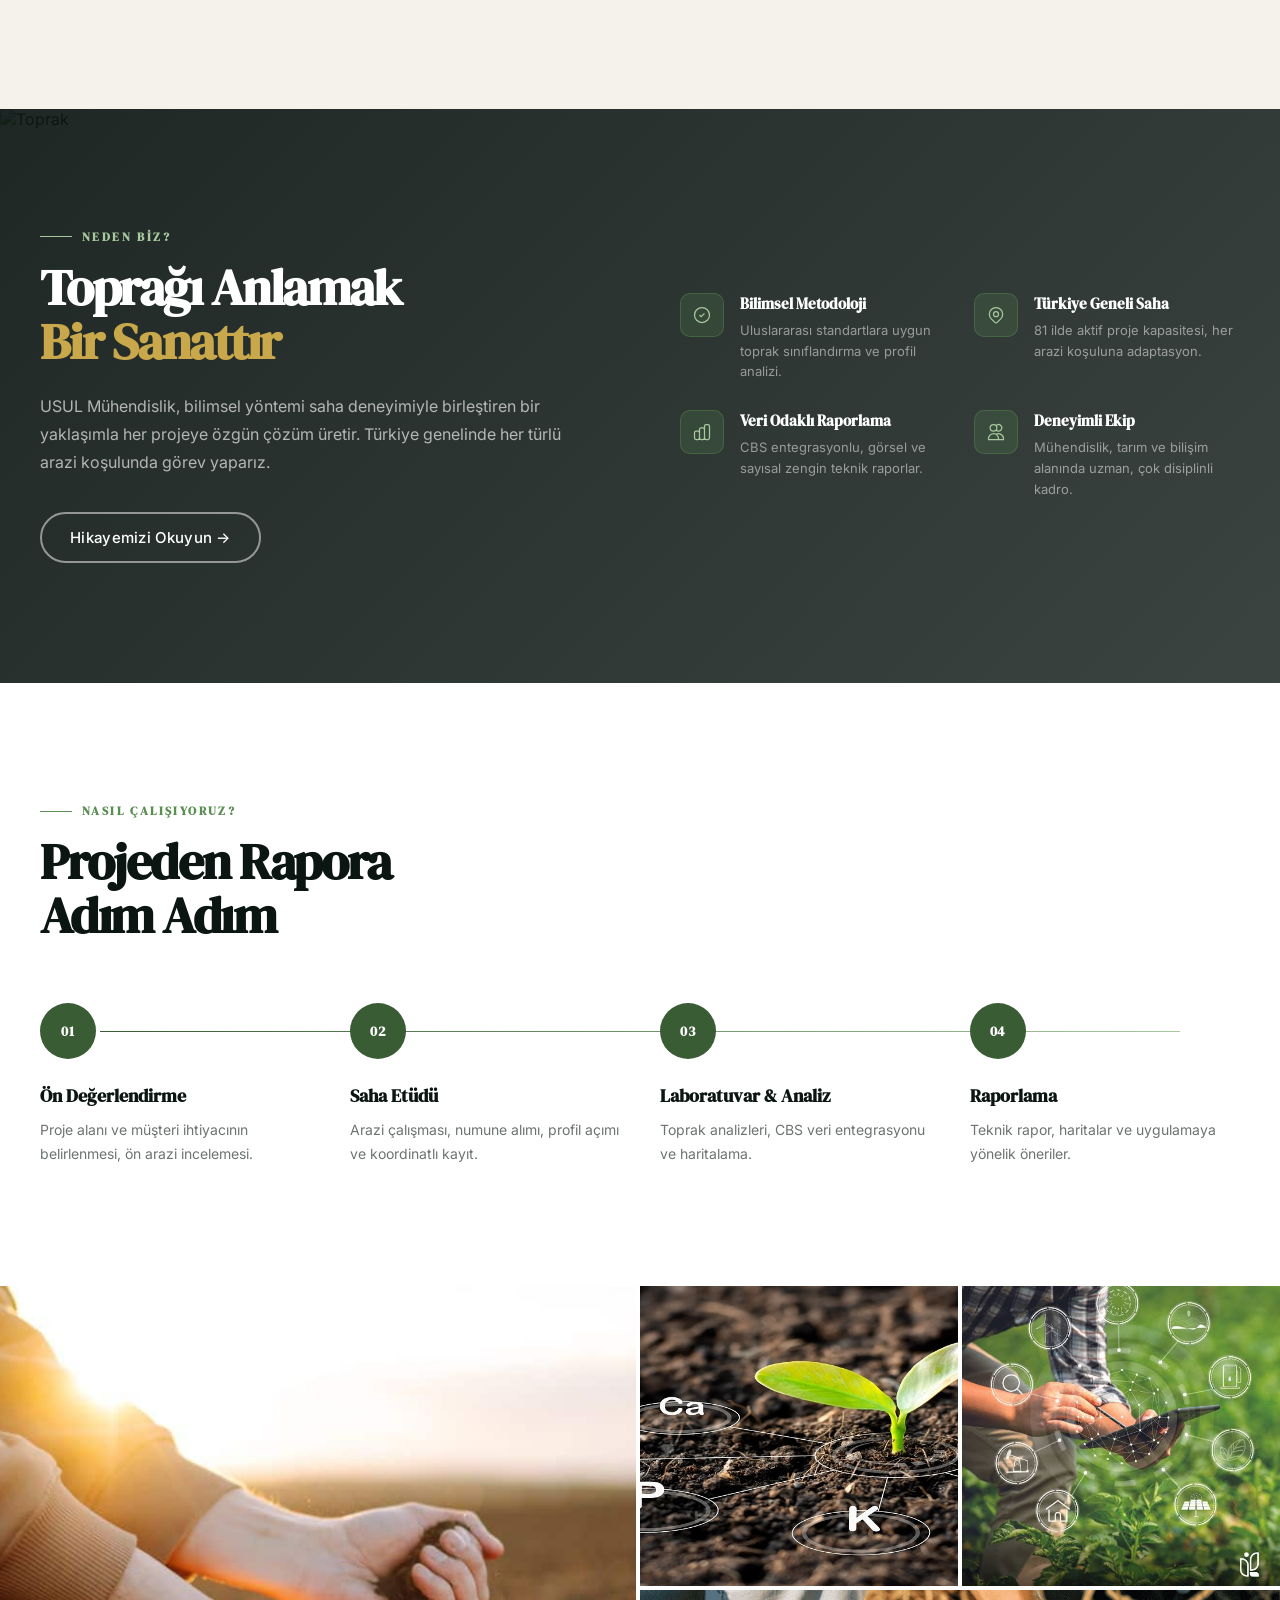
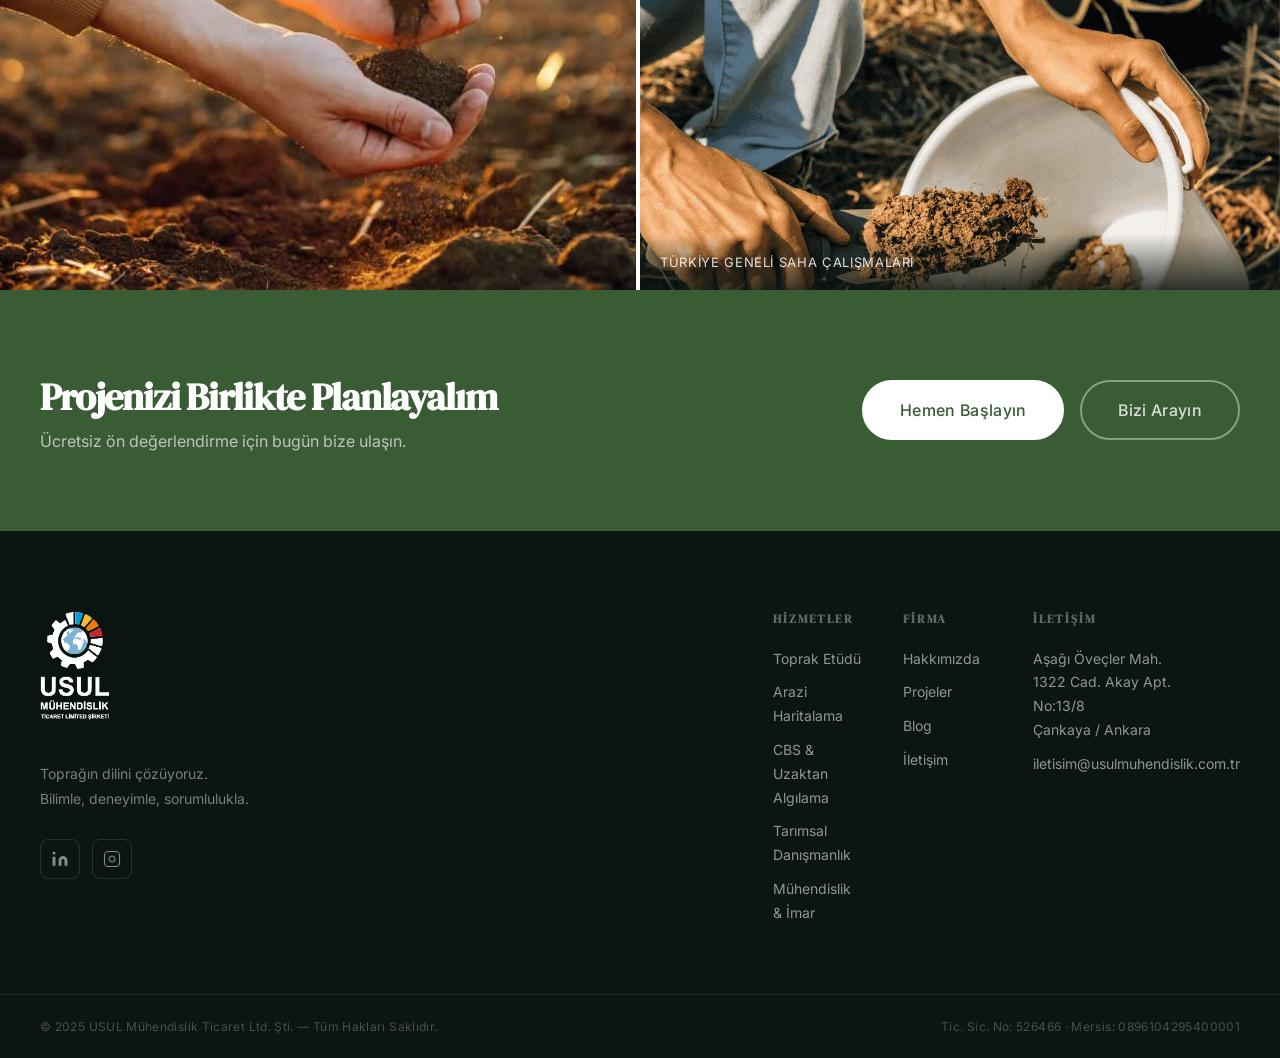
==== commit bf01eed6: "Add files via upload" ====
--- a/index.html
+++ b/index.html
@@ -152,61 +152,109 @@
 
         <div class="service-card service-card--large" data-index="01">
           <div class="service-card__img">
-            <img src="images/Etut.png" alt="Toprak Etüdü" loading="lazy">
+            <img src="images/CBS.jpg" alt="CBS Çözümleri" loading="lazy">
           </div>
           <div class="service-card__body">
             <span class="service-card__num">01</span>
-            <h3 class="service-card__title">Toprak Etüdü & Sınıflandırma</h3>
-            <p class="service-card__text">Profil analizi, fiziksel-kimyasal karakterizasyon, toprak uygunluk sınıflandırması ve raporlama.</p>
-            <a href="service.html#toprak" class="service-card__link">Detaylı İncele →</a>
+            <h3 class="service-card__title">Coğrafi Bilgi Sistemleri (CBS) Çözümleri</h3>
+            <p class="service-card__text">Mekânsal veriyi stratejik bir kaynağa dönüştüren yaklaşımımızla, projelerinize bilimsel doğruluk, operasyonel verimlilik ve sürdürülebilir başarı kazandırıyoruz.</p>
+            <a href="service.html#cbs" class="service-card__link">Devamını Oku →</a>
           </div>
         </div>
 
         <div class="service-card" data-index="02">
           <div class="service-card__img">
-            <img src="images/harita.jpg" alt="Arazi Haritalama" loading="lazy">
+            <img src="images/Etut.png" alt="Toprak Etüt ve Haritalama" loading="lazy">
           </div>
           <div class="service-card__body">
             <span class="service-card__num">02</span>
-            <h3 class="service-card__title">Arazi Haritalama</h3>
-            <p class="service-card__text">Halihazır harita, imar planı, parselasyon ve CBS tabanlı sayısal harita üretimi.</p>
-            <a href="service.html#harita" class="service-card__link">Detaylı İncele →</a>
+            <h3 class="service-card__title">Toprak Etüt ve Haritalama</h3>
+            <p class="service-card__text">Toprağın potansiyelini doğru analiz ederek, projelerinize sağlam bir bilimsel zemin kazandırıyoruz.</p>
+            <a href="service.html#toprak-etut" class="service-card__link">Devamını Oku →</a>
           </div>
         </div>
 
         <div class="service-card" data-index="03">
           <div class="service-card__img">
-            <img src="images/CBS.jpg" alt="CBS Uzaktan Algılama" loading="lazy">
+            <img src="images/harita.jpg" alt="Arazi Çalışmaları" loading="lazy">
           </div>
           <div class="service-card__body">
             <span class="service-card__num">03</span>
-            <h3 class="service-card__title">CBS & Uzaktan Algılama</h3>
-            <p class="service-card__text">Uydu verisi analizi, parsel bazlı izleme, veri görselleştirme ve karar destek sistemleri.</p>
-            <a href="service.html#cbs" class="service-card__link">Detaylı İncele →</a>
+            <h3 class="service-card__title">Arazi Çalışmaları ve Saha Veri Toplama</h3>
+            <p class="service-card__text">Saha çalışmalarını projenin başarısını doğrudan etkileyen stratejik bir yatırım olarak görüyoruz.</p>
+            <a href="service.html#arazi" class="service-card__link">Devamını Oku →</a>
           </div>
         </div>
 
         <div class="service-card" data-index="04">
           <div class="service-card__img">
-            <img src="images/service3.jpg" alt="Tarımsal Danışmanlık" loading="lazy">
+            <img src="images/service3.jpg" alt="Bitki Besleme ve Koruma" loading="lazy">
           </div>
           <div class="service-card__body">
             <span class="service-card__num">04</span>
-            <h3 class="service-card__title">Tarımsal Danışmanlık</h3>
-            <p class="service-card__text">Gübreleme programı, bitki besleme, sulama optimizasyonu ve verim artırıcı saha uygulamaları.</p>
-            <a href="service.html#tarim" class="service-card__link">Detaylı İncele →</a>
-          </div>
-        </div>
-
-        <div class="service-card service-card--wide" data-index="05">
-          <div class="service-card__img">
-            <img src="images/Muhendislik.jpg" alt="Mühendislik & İmar" loading="lazy">
+            <h3 class="service-card__title">Bitki Besleme ve Bitki Koruma</h3>
+            <p class="service-card__text">Topraktan hasada uzanan profesyonel destek ile tarımsal faaliyetlerinize yüksek katma değer sağlıyoruz.</p>
+            <a href="service.html#bitki" class="service-card__link">Devamını Oku →</a>
+          </div>
+        </div>
+
+        <div class="service-card" data-index="05">
+          <div class="service-card__img">
+            <img src="images/banner2.jpg" alt="Mera Islah ve Rehabilitasyon" loading="lazy">
           </div>
           <div class="service-card__body">
             <span class="service-card__num">05</span>
-            <h3 class="service-card__title">Mühendislik & İmar Projeleri</h3>
-            <p class="service-card__text">Jeodezi, fotogrametri, kadastro teknik hizmetleri, aplikasyon, ifraz, tevhid ve imar mevzuatı danışmanlığı.</p>
-            <a href="service.html#muhendislik" class="service-card__link">Detaylı İncele →</a>
+            <h3 class="service-card__title">Mera Islah ve Rehabilitasyon</h3>
+            <p class="service-card__text">Doğal kaynakların korunmasını ve verimli kullanımını esas alan çözümlerimizle, mera alanlarını geleceğe taşıyoruz.</p>
+            <a href="service.html#mera" class="service-card__link">Devamını Oku →</a>
+          </div>
+        </div>
+
+        <div class="service-card" data-index="06">
+          <div class="service-card__img">
+            <img src="images/banner.jpg" alt="Toprak Koruma Projeleri" loading="lazy">
+          </div>
+          <div class="service-card__body">
+            <span class="service-card__num">06</span>
+            <h3 class="service-card__title">Toprak Koruma Projeleri</h3>
+            <p class="service-card__text">Toprağın değerini biliyor, doğal kaynakları koruyarak geleceğe yatırım yapıyoruz.</p>
+            <a href="service.html#toprak-koruma" class="service-card__link">Devamını Oku →</a>
+          </div>
+        </div>
+
+        <div class="service-card" data-index="07">
+          <div class="service-card__img">
+            <img src="images/about_img1.jpg" alt="Yeni Bahçe Kurulumu" loading="lazy">
+          </div>
+          <div class="service-card__body">
+            <span class="service-card__num">07</span>
+            <h3 class="service-card__title">Yeni Bahçe Kurulumu ve Fizibilite</h3>
+            <p class="service-card__text">Topraktan başlayarak geleceğin üretim alanlarını planlıyor, yatırımlarınıza güvenilir bir temel oluşturuyoruz.</p>
+            <a href="service.html#bahce" class="service-card__link">Devamını Oku →</a>
+          </div>
+        </div>
+
+        <div class="service-card" data-index="08">
+          <div class="service-card__img">
+            <img src="images/Hizmet8.jpg" alt="GES Yer Seçimi" loading="lazy">
+          </div>
+          <div class="service-card__body">
+            <span class="service-card__num">08</span>
+            <h3 class="service-card__title">GES Yer Seçimi ve Uygunluk Analizleri</h3>
+            <p class="service-card__text">Enerji yatırımlarınızı doğru verilerle yönlendiriyor, potansiyeli yüksek sahaları geleceğin enerji üretim merkezlerine dönüştürüyoruz.</p>
+            <a href="service.html#ges" class="service-card__link">Devamını Oku →</a>
+          </div>
+        </div>
+
+        <div class="service-card service-card--wide" data-index="09">
+          <div class="service-card__img">
+            <img src="images/Hizmrt9.jpg" alt="5403 Sayılı Kanun Teknik Destek" loading="lazy">
+          </div>
+          <div class="service-card__body">
+            <span class="service-card__num">09</span>
+            <h3 class="service-card__title">5403 Sayılı Kanun Kapsamında Teknik Destek</h3>
+            <p class="service-card__text">Uzmanlığımız, saha deneyimimiz ve teknik altyapımız ile arazi kullanım süreçlerini bilimsel veriler ışığında değerlendiriyor, kurumlara ve yatırımcılara güvenilir teknik destek sunuyoruz.</p>
+            <a href="service.html#kanun" class="service-card__link">Devamını Oku →</a>
           </div>
         </div>
 
